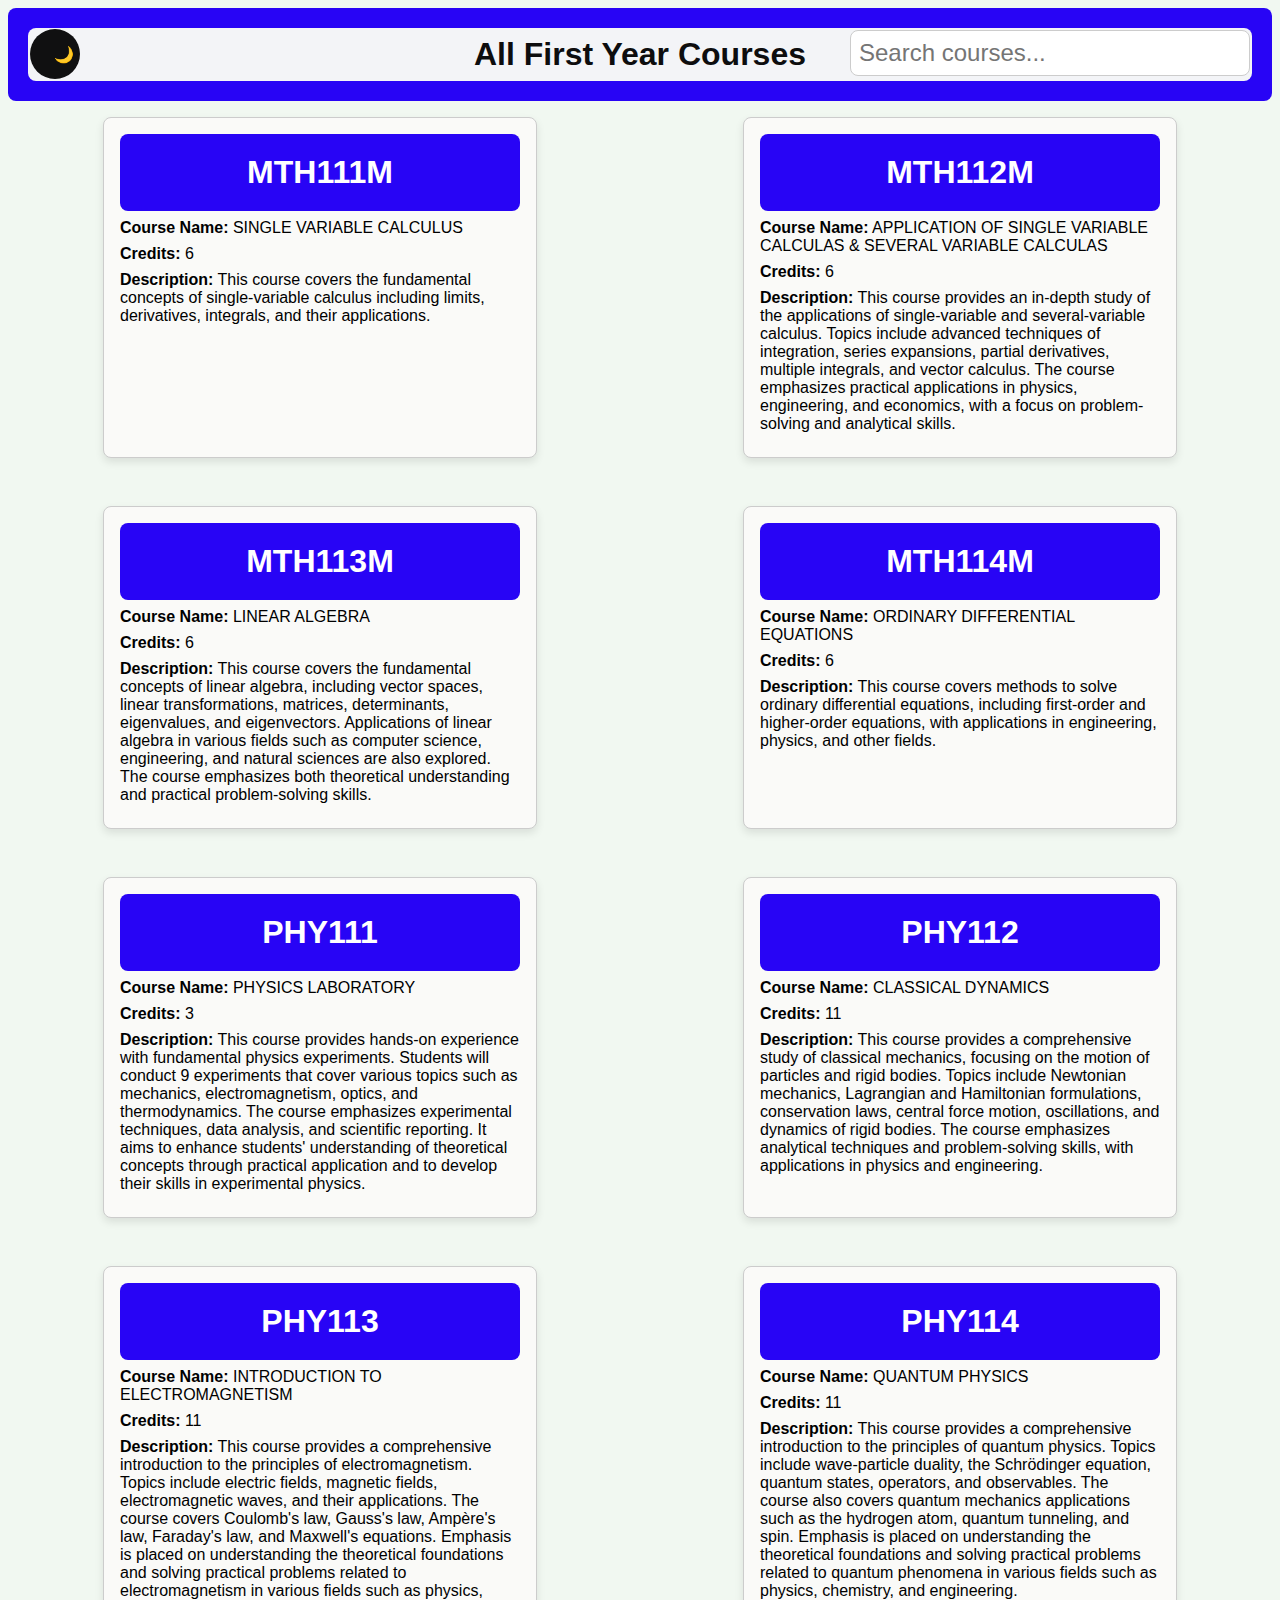
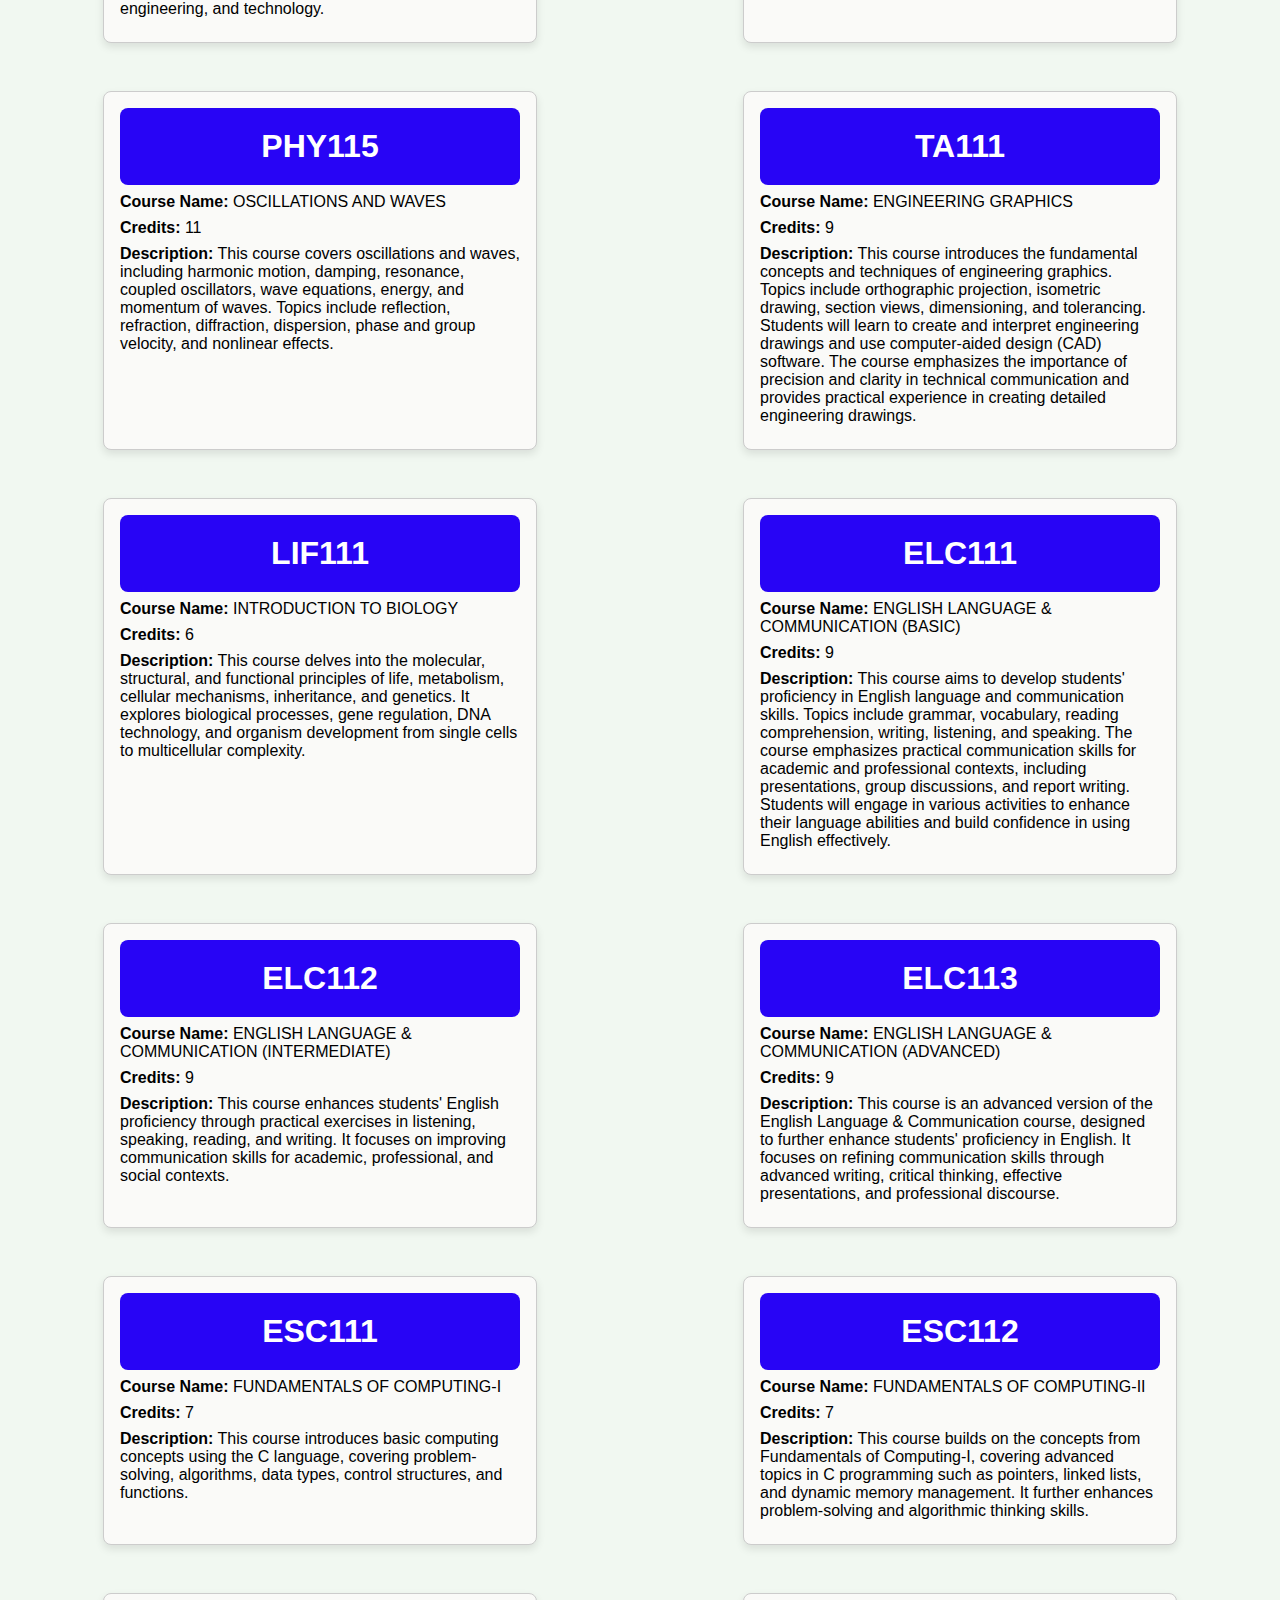
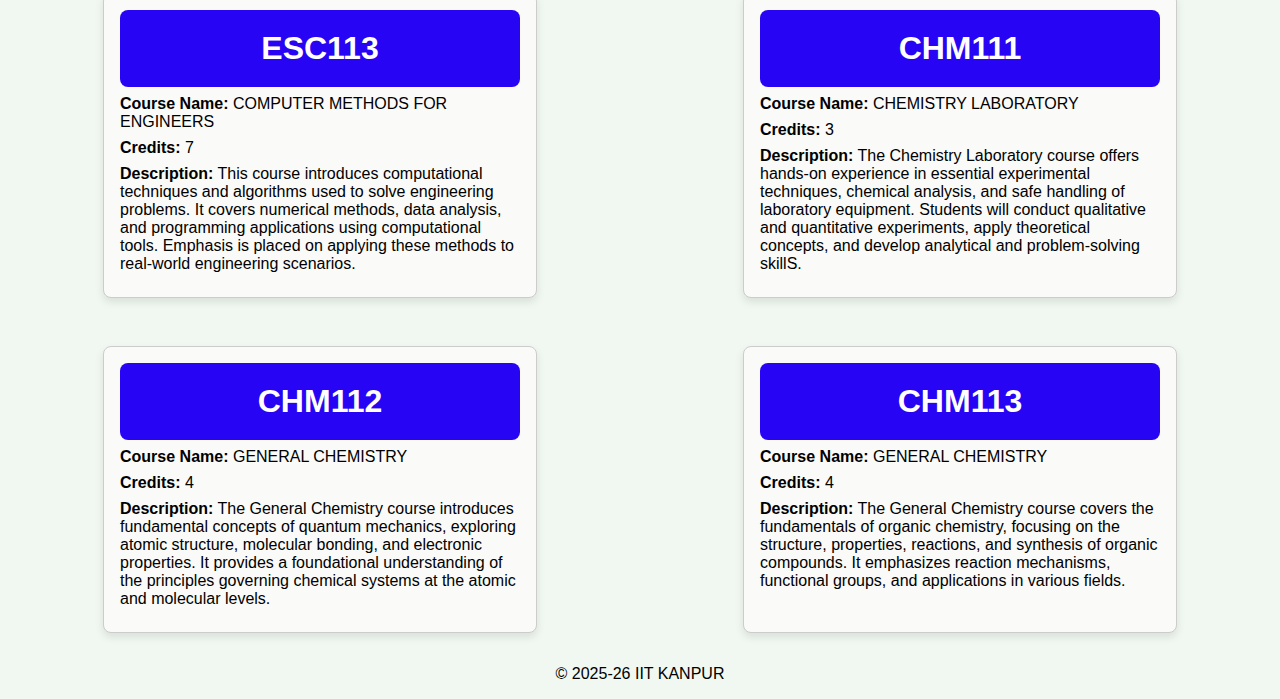
==== index.html @ 97ceb5c6 "Your commit message here" ====
<!DOCTYPE html>
<html lang="en">
<head>
    <meta charset="UTF-8">
    <meta name="viewport" content="width=device-width, initial-scale=1.0">
    <title>IIT KANPUR Course Webpage Y24</title>
    <link rel="stylesheet" href="style.css">
    <script defer src="script.js"></script>
</head>
<body>
    
    <header id="head">
        
        <h1 id="z">
            <button id="darkModeToggle">🌙 </button>
           

<script>
  const toggleButton = document.getElementById('darkModeToggle');
  toggleButton.addEventListener('click', () => {
    document.body.classList.toggle('dark-mode');
    toggleButton.textContent = document.body.classList.contains('dark-mode') 
      ? '☀️ ' 
      : '🌙 ';
  });

  function filterCards() {
  const query = document.getElementById('searchBar').value.toLowerCase();
  const cards = document.querySelectorAll('.card');
  
  cards.forEach(card => {
    const text = card.textContent.toLowerCase();
    card.style.display = text.includes(query) ? 'block' : 'none';
  });
}
</script>

            
            <strong>All First Year Courses</strong> </h1>
        
    </header>
    
     <div class="course">  
        <input type="text" id="searchBar" placeholder="Search courses..." onkeyup="filterCards()" />
         <div class="card"> 
          <!-- <a  href="#" onclick="loadCourse('MTH111M')"> -->
            <a href="mth111.html" class="card-course" >
                <header>
                    <h1>MTH111M</h1>
                </header>
            <p> <strong>Course Name:</strong> SINGLE VARIABLE CALCULUS</p>
            <p>  <strong>Credits:</strong>  6</p>
        <p> <strong>Description:</strong>   This course covers the fundamental concepts of single-variable calculus including limits, derivatives, integrals, and their applications.</p>
        
    </a>   
         
                
        </div>
   
        <div class="card">  
            <a  href="course.html" class="card-course" >
                <header>
                    <h1>MTH112M</h1>
                </header>
            <p> <strong>Course Name:</strong> APPLICATION OF SINGLE VARIABLE CALCULAS & SEVERAL VARIABLE CALCULAS </p>
            <p>  <strong>Credits:</strong>  6</p>
            <p> <strong>Description:</strong> This course provides an in-depth study of the applications of single-variable and several-variable calculus. Topics include advanced techniques of integration, series expansions, partial derivatives, multiple integrals, and vector calculus. The course emphasizes practical applications in physics, engineering, and economics, with a focus on problem-solving and analytical skills.</p>
        
            </a>        
            
    </div>



    <div class="card"> 
        <a  href="course.html" class="card-course" >
            <header>
                <h1>MTH113M</h1>
            </header>
        <p> <strong>Course Name:</strong> LINEAR ALGEBRA </p>
        <p>  <strong>Credits:</strong>  6</p>
        <p> <strong>Description:</strong> This course covers the fundamental concepts of linear algebra, including vector spaces, linear transformations, matrices, determinants, eigenvalues, and eigenvectors. Applications of linear algebra in various fields such as computer science, engineering, and natural sciences are also explored. The course emphasizes both theoretical understanding and practical problem-solving skills.</p>
        </a>         
        

</div>




<div class="card">  
    <a  href="course.html" class="card-course" >
        <header>
            <h1>MTH114M</h1>
        </header>
    <p> <strong>Course Name:</strong> ORDINARY DIFFERENTIAL EQUATIONS </p>
    <p>  <strong>Credits:</strong>  6</p>
    <p> <strong>Description:</strong> This course covers methods to solve ordinary differential equations, including first-order and higher-order equations, with applications in engineering, physics, and other fields.</p>
    </a>        
    

</div>



<div class="card">  
    <a  href="course.html" class="card-course" >
        <header>
            <h1>PHY111</h1>
        </header>
    <p> <strong>Course Name:</strong> PHYSICS LABORATORY</p>
    <p>  <strong>Credits:</strong>  3</p>
    <p> <strong>Description:</strong> This course provides hands-on experience with fundamental physics experiments. Students will conduct 9 experiments that cover various topics such as mechanics, electromagnetism, optics, and thermodynamics. The course emphasizes experimental techniques, data analysis, and scientific reporting. It aims to enhance students' understanding of theoretical concepts through practical application and to develop their skills in experimental physics.</p>
    
    </a>        
   
</div>

<div class="card"> 
    <a  href="course.html" class="card-course" >
        <header>
            <h1>PHY112</h1>
        </header>
        <p> <strong>Course Name:</strong> CLASSICAL DYNAMICS </p>
        <p>  <strong>Credits:</strong> 11</p>
        <p> <strong>Description:</strong> This course provides a comprehensive study of classical mechanics, focusing on the motion of particles and rigid bodies. Topics include Newtonian mechanics, Lagrangian and Hamiltonian formulations, conservation laws, central force motion, oscillations, and dynamics of rigid bodies. The course emphasizes analytical techniques and problem-solving skills, with applications in physics and engineering.</p>
        
    </a>         

</div>



<div class="card"> 
    <a  href="course.html" class="card-course" >
        <header>
            <h1>PHY113</h1>
        </header>
        <p> <strong>Course Name:</strong> INTRODUCTION TO ELECTROMAGNETISM </p>
        <p>  <strong>Credits:</strong> 11</p>
        <p> <strong>Description:</strong> This course provides a comprehensive introduction to the principles of electromagnetism. Topics include electric fields, magnetic fields, electromagnetic waves, and their applications. The course covers Coulomb's law, Gauss's law, Ampère's law, Faraday's law, and Maxwell's equations. Emphasis is placed on understanding the theoretical foundations and solving practical problems related to electromagnetism in various fields such as physics, engineering, and technology.</p>
        
    </a>         
   
    </div>


    <div class="card"> 
        <a  href="course.html" class="card-course" >
            <header>
                <h1>PHY114</h1>
            </header>
            <p> <strong>Course Name:</strong> QUANTUM PHYSICS</p>
            <p>  <strong>Credits:</strong> 11</p>
            <p> <strong>Description:</strong> This course provides a comprehensive introduction to the principles of quantum physics. Topics include wave-particle duality, the Schrödinger equation, quantum states, operators, and observables. The course also covers quantum mechanics applications such as the hydrogen atom, quantum tunneling, and spin. Emphasis is placed on understanding the theoretical foundations and solving practical problems related to quantum phenomena in various fields such as physics, chemistry, and engineering.</p>

        </a>         
        
        </div>

        <div class="card"> 
            <a  href="course.html" class="card-course" >
                <header>
                    <h1>PHY115</h1>
                </header>
                <p> <strong>Course Name:</strong> OSCILLATIONS AND WAVES</p>
                <p>  <strong>Credits:</strong> 11</p>
                <p> <strong>Description:</strong> This course covers oscillations and waves, including harmonic motion, damping, resonance, coupled oscillators, wave equations, energy, and momentum of waves. Topics include reflection, refraction, diffraction, dispersion, phase and group velocity, and nonlinear effects.</p>

            </a>         
            
            </div>



            <div class="card"> 
                <a  href="course.html" class="card-course" >
                    <header>
                        <h1> <strong>TA111</strong> </h1>
                    </header>
                    <p> <strong>Course Name:</strong> ENGINEERING GRAPHICS </p>
                    <p>  <strong>Credits:</strong> 9</p>
                    <p> <strong>Description:</strong> This course introduces the fundamental concepts and techniques of engineering graphics. Topics include orthographic projection, isometric drawing, section views, dimensioning, and tolerancing. Students will learn to create and interpret engineering drawings and use computer-aided design (CAD) software. The course emphasizes the importance of precision and clarity in technical communication and provides practical experience in creating detailed engineering drawings.</p>

                </a>         
                
                </div>



                <div class="card"> 
                    <a  href="course.html" class="card-course" >
                        <header>
                            <h1> <strong>LIF111</strong> </h1>
                        </header>
                        <p> <strong>Course Name:</strong> INTRODUCTION TO BIOLOGY</p>
                        <p>  <strong>Credits:</strong> 6</p>
                        <p> <strong>Description:</strong> This course delves into the molecular, structural, and functional principles of life, metabolism, cellular mechanisms, inheritance, and genetics. It explores biological processes, gene regulation, DNA technology, and organism development from single cells to multicellular complexity.</p>
                        
                    </a>         
                    
                    </div>



                    <div class="card"> 
                        <a  href="course.html" class="card-course" >
                            <header>
                                <h1> <strong>ELC111</strong> </h1>
                            </header>
                            <p> <strong>Course Name:</strong> ENGLISH LANGUAGE & COMMUNICATION (BASIC) </p>
                            <p>  <strong>Credits:</strong> 9</p>
                           
                            <p> <strong>Description:</strong> This course aims to develop students' proficiency in English language and communication skills. Topics include grammar, vocabulary, reading comprehension, writing, listening, and speaking. The course emphasizes practical communication skills for academic and professional contexts, including presentations, group discussions, and report writing. Students will engage in various activities to enhance their language abilities and build confidence in using English effectively.</p>

                        </a>         

                        </div>



                        <div class="card">  
                            <a  href="course.html" class="card-course" >
                                <header>
                                    <h1> <strong>ELC112</strong> </h1>
                                </header>
                                <p> <strong>Course Name:</strong> ENGLISH LANGUAGE & COMMUNICATION (INTERMEDIATE) </p>
                                <p>  <strong>Credits:</strong> 9</p>
                               
                                <p> <strong>Description:</strong> This course enhances students' English proficiency through practical exercises in listening, speaking, reading, and writing. It focuses on improving communication skills for academic, professional, and social contexts.</p>
                               
                            </a>        
                            
                            </div>

                            <div class="card">  
                                <a  href="course.html" class="card-course" >
                                    <header>
                                        <h1> <strong>ELC113</strong> </h1>
                                    </header>
                                    <p> <strong>Course Name:</strong> ENGLISH LANGUAGE & COMMUNICATION (ADVANCED) </p>
                                    <p>  <strong>Credits:</strong> 9</p>
                                   
                                    <p> <strong>Description:</strong> This course is an advanced version of the English Language & Communication course, designed to further enhance students' proficiency in English. It focuses on refining communication skills through advanced writing, critical thinking, effective presentations, and professional discourse. </p>

                                </a>        
                                
                                </div>


                                <div class="card">
                                    <a  href="course.html" class="card-course" >
                                        <header>
                                            <h1> <strong>ESC111</strong> </h1>
                                        </header>
                                        <p> <strong>Course Name:</strong> FUNDAMENTALS OF COMPUTING-I</p>
                                        <p>  <strong>Credits:</strong> 7</p>
                                       
                                        <p> <strong>Description:</strong> This course  introduces basic computing concepts using the C language, covering problem-solving, algorithms, data types, control structures, and functions.</p>

                                    </a>          
                                    
                                    </div>



                                    <div class="card"> 
                                        <a  href="course.html" class="card-course" >
                                            <header>
                                                <h1> <strong>ESC112</strong> </h1>
                                            </header>
                                            <p> <strong>Course Name:</strong> FUNDAMENTALS OF COMPUTING-II</p>
                                            <p>  <strong>Credits:</strong> 7</p>
                                           
                                            <p> <strong>Description:</strong> This course builds on the concepts from Fundamentals of Computing-I, covering advanced topics in C programming such as pointers, linked lists, and dynamic memory management. It further enhances problem-solving and algorithmic thinking skills. </p>
                                          
                                        </a>         
                                        
                                        </div>




                                        <div class="card"> 
                                            <a  href="course.html" class="card-course" >
                                                <header>
                                                    <h1> <strong>ESC113</strong> </h1>
                                                </header>
                                                <p> <strong>Course Name:</strong> COMPUTER METHODS FOR ENGINEERS</p>
                                                <p>  <strong>Credits:</strong> 7</p>
                                               
                                                <p> <strong>Description:</strong> This course  introduces computational techniques and algorithms used to solve engineering problems. It covers numerical methods, data analysis, and programming applications using computational tools. Emphasis is placed on applying these methods to real-world engineering scenarios.</p>

                                            </a>         
                                            
                                            </div>


                                            <div class="card">   
                                                <a  href="course.html" class="card-course" >
                                                    <header>
                                                        <h1> <strong>CHM111</strong> </h1>
                                                    </header>
                                                    <p> <strong>Course Name:</strong> CHEMISTRY LABORATORY</p>
                                                    <p>  <strong>Credits:</strong> 3</p>
                                                   
                                                    <p> <strong>Description:</strong> The Chemistry Laboratory course offers hands-on experience in essential experimental techniques, chemical analysis, and safe handling of laboratory equipment. Students will conduct qualitative and quantitative experiments, apply theoretical concepts, and develop analytical and problem-solving skillS.</p>
                                                   
                                                </a>       
                                                
                                                </div>

                                                <div class="card">
                                                    <a  href="course.html" class="card-course" >
                                                        <header>
                                                            <h1> <strong>CHM112</strong> </h1>
                                                        </header>
                                                        <p> <strong>Course Name:</strong> GENERAL CHEMISTRY</p>
                                                        <p>  <strong>Credits:</strong> 4</p>
                                                       
                                                        <p> <strong>Description:</strong> The General Chemistry course introduces fundamental concepts of quantum mechanics, exploring atomic structure, molecular bonding, and electronic properties. It provides a foundational understanding of the principles governing chemical systems at the atomic and molecular levels.</p>

                                                    </a>          

                                                    </div>


                                                    <div class="card">   
                                                        <a  href="course.html" class="card-course" >
                                                            <header>
                                                                <h1> <strong>CHM113</strong> </h1>
                                                            </header>
                                                            <p> <strong>Course Name:</strong> GENERAL CHEMISTRY</p>
                                                            <p>  <strong>Credits:</strong> 4</p>
                                                           
                                                            <p> <strong>Description:</strong> The General Chemistry course covers the fundamentals of organic chemistry, focusing on the structure, properties, reactions, and synthesis of organic compounds. It emphasizes reaction mechanisms, functional groups, and applications in various fields.</p>
                                                            
                                                        </a>       

                                                        </div>
                                                                
   
</div>
<footer>
    <p>© 2025-26 IIT KANPUR</p>
</footer>
</body>
</html>
---- style.css ----
h1 {
    color: rgb(7, 7, 249);
    text-align: center;
   
    
}
body {
    font-family: Arial, sans-serif;
    background-color: #f1f8f1;
}

.card {
    border: 1px solid #ccc;
    border-radius: 8px;
    padding: 16px;
    margin: 16px;
    box-shadow: 0 4px 8px rgba(0, 0, 0, 0.1);
    width: 400px;
    background-color: rgb(253, 253, 253);
    
}
.course{
    display: flex;
    flex-wrap: wrap; 
    gap: 16px;
    justify-content: space-around;
}



.card h2 {
    text-align: center;
    font-size: 30px;
    margin-top: 0;
}

.card p {
    margin: 8px 0;
}
.card {
    border: 1px solid #ccc;
    border-radius: 8px;
    padding: 16px;
    margin: 16px;
    box-shadow: 0 4px 8px rgba(0, 0, 0, 0.1);
    width: 400px;
    
    background-color: #fafaf8; 
    display:grid;
}
a {
    text-decoration: none;
    color: rgb(14, 16, 28);
    
    
    
}
/* #head{
    background-color: #d17b2b;
    padding: 10px;
    margin: 10px;
    border-radius: 8px;
    box-shadow: 0 4px 8px rgba(0, 0, 0, 0.1);
    
  
    align-items: center;
} */
/* #head h1{
    margin: 0;
} */
#head h1{
    color: rgb(13, 13, 13);
    text-decoration:solid;
    padding: 8px;
    border-radius: 8px;
    background-color: #f3f4f7;
    color: rgb(13, 13, 14);
}
#head h1:hover{
    background-color: #09e0f3;
    color: rgb(14, 16, 28);
}
#head h1:active{
    background-color: #e9e9f4;
    color: rgb(14, 16, 28);
}
#head h1:focus{
    background-color: #b0d12b;
    color: rgb(14, 16, 28);
}
#head h1:visited{
    background-color: #e810b2;
    color: rgb(14, 16, 28);
}


.content {
    
    padding: 2px;
    align-items: center;
    justify-content: center;
    
    flex-direction: column;
    background-color: #f3f4f7;
    border-radius: 8px;
    box-shadow: 0 4px 8px rgba(0, 0, 0, 0.1);
    width: 650px;
    
   
    padding:20px;
    display: grid;
    text-align: center;
    color: rgb(22, 23, 23);
   
   
    height: 650px;
    
    
}
/* a{
    font-size: xx-large;
} */

#mth111-lnotes{
background-color: #f3f4f7;
display: grid;
padding:50px;
}

.class-notes{
    display: grid;
    gap:15px;
    
    
    justify-content: center;
    align-items: center;
    
    background-color: #f3f4f7;
    border-radius: 8px;
    box-shadow: 0 4px 8px rgba(0, 0, 0, 0.1);
    width: 650px;
    
    text-align: center;
    color: rgb(14, 16, 28);
    
}

        
        #mth111-lnotes {
            width: 80%;
            max-width: 300%;
        }
        table {
            width: 100%;
            border-collapse: collapse;
            margin-top: 20px;
            background-color: #fff;
            box-shadow: 0 4px 8px rgba(0,0,0,0.1);
        }
        th, td {
            border: 1px solid #ddd;
            padding: 12px;
            text-align: left;
        }
        th {
            background-color: #007bff;
            color: white;
        }
        /* a {
            text-decoration: none;
            color: #007bff;
            font-weight: bold;
        }
        a:hover {
            color: #0056b3;
        } */
        header {
            background-color: #2804f5; /* Dark blue background for header */
            color: #ffffff; /* White text color */
            padding: 20px;
            text-align: center;
            border-radius: 8px;
        }
        
        h1 {
            margin: 0;
            font-size: 2em;
            color: #ffffff;
        }
        
    #y{
        color: rgb(13, 13, 13);
    }
    #searchBar {
        margin-bottom: 20px;
        
        width: 100%;
        max-width: 400px;
        border: 1px solid #ccc;
        border-radius: 8px;
        font-size: 16px;
       font-size: x-large;
        padding: 8px;
        box-sizing: border-box;
        color: rgb(13, 13, 13);
        align-self: flex-end;
       position: absolute;
         top: 30px;
        right: 30px;
      }
    #darkModeToggle {
        background-color: #101011;
        color: #fff;
        border: none;
        padding: 12px 24px;
        font-size: 16px;
        /* border-radius: 30px; */
        cursor: pointer;
        outline: none;
        transition: background-color 0.3s, transform 0.2s;
      }
      
      #darkModeToggle:hover {
        background-color: #101011;
        transform: scale(1.05);
      }
      
      /* Dark Mode Styles */
      .dark-mode {
        background-color: #121212;
        color: #ffffff;
      }
      
      .dark-mode a {
        color: #121313;
      }
      
      .dark-mode #darkModeToggle {
        background-color: #ff9800;
        color: #000;
      }
      
      .dark-mode #darkModeToggle:hover {
        background-color: #e68900;
      }
      button{
        position: absolute;
        top: 29px;
        left: 30px;
        width:170px;
        border-radius: 50%;
        width:50px;
        height:50px;
        
      }




      footer {
        align-items: center;
        text-align: center;
      }
      #z{
        align-items: center;
      }
      .card-course{
        color:#000;
      }
      a {
        color: #0011ff;
      }























      
      
      

@media (max-width: 900px) {
    .card {
      width: 45%; 
    }
  }
  
  
  @media (max-width: 600px) {
    .card {
        width: 90%; 
    }
}
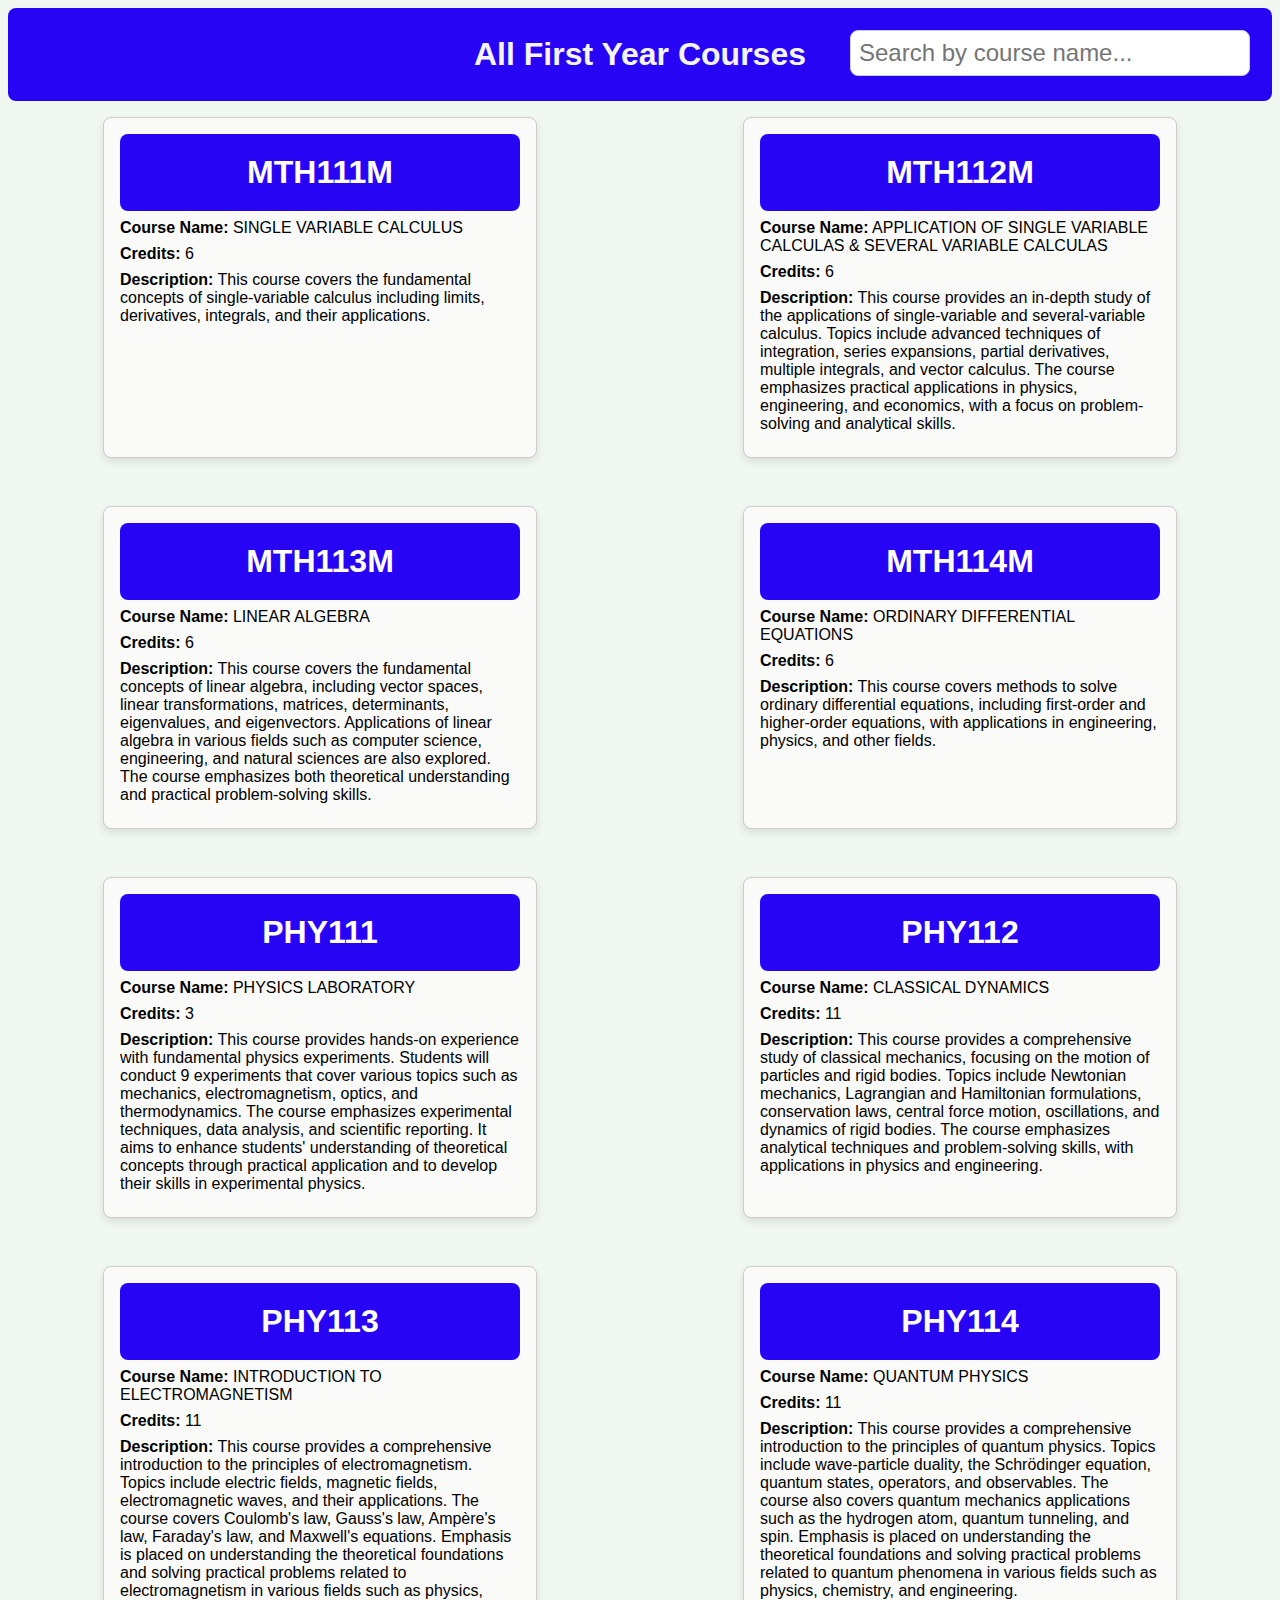
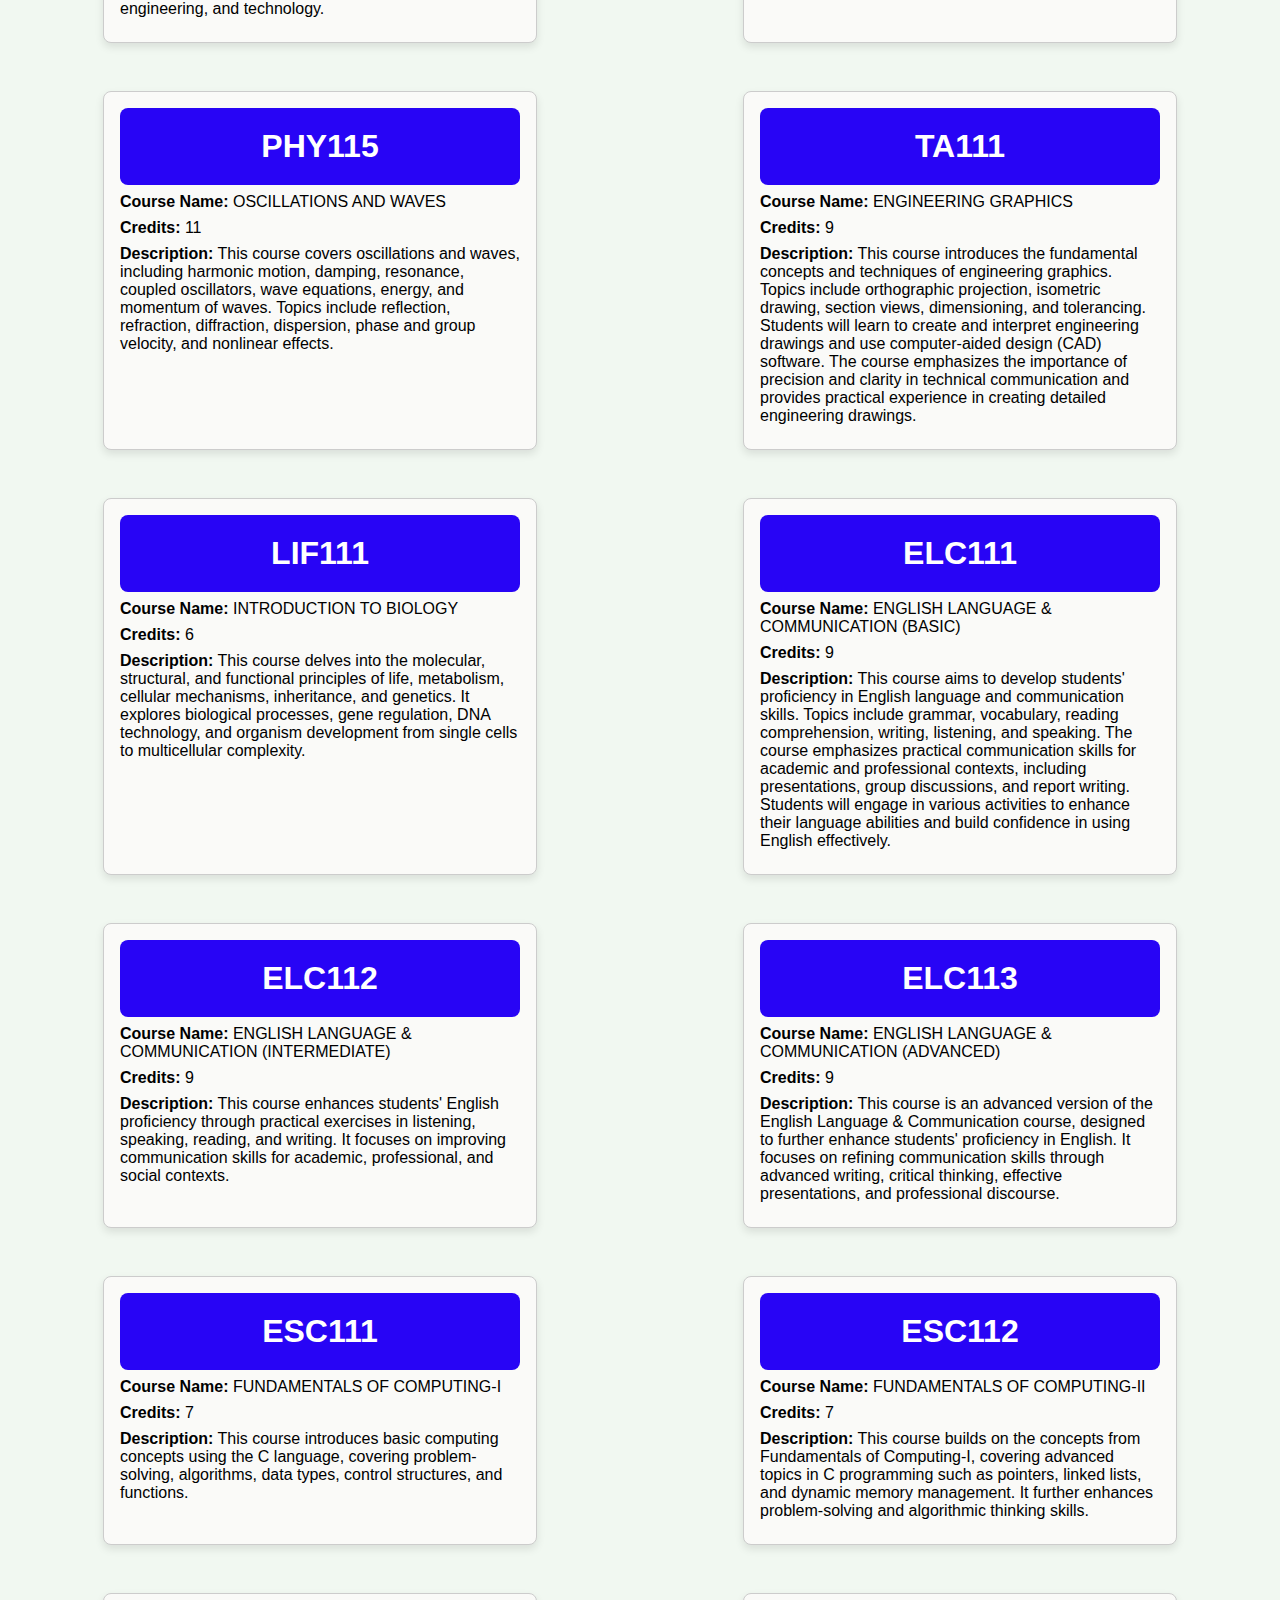
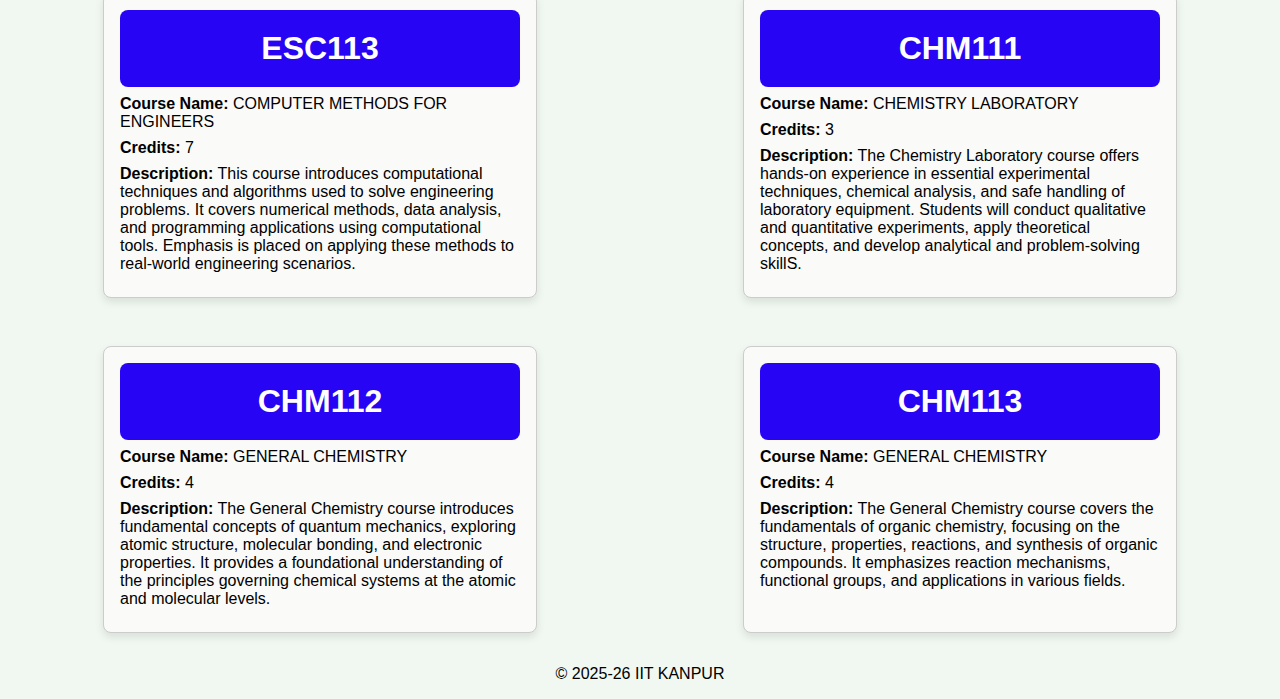
==== commit 75ab27ac: "Add responsive course styles" ====
--- a/index.html
+++ b/index.html
@@ -13,27 +13,14 @@
         
         <h1 id="z">
             <button id="darkModeToggle">🌙 </button>
+            <input
+    type="text"
+    id="searchBar"
+    placeholder="Search by course name..."
+    onkeyup="filterCards()"
+  />
            
 
-<script>
-  const toggleButton = document.getElementById('darkModeToggle');
-  toggleButton.addEventListener('click', () => {
-    document.body.classList.toggle('dark-mode');
-    toggleButton.textContent = document.body.classList.contains('dark-mode') 
-      ? '☀️ ' 
-      : '🌙 ';
-  });
-
-  function filterCards() {
-  const query = document.getElementById('searchBar').value.toLowerCase();
-  const cards = document.querySelectorAll('.card');
-  
-  cards.forEach(card => {
-    const text = card.textContent.toLowerCase();
-    card.style.display = text.includes(query) ? 'block' : 'none';
-  });
-}
-</script>
 
             
             <strong>All First Year Courses</strong> </h1>
@@ -41,9 +28,9 @@
     </header>
     
      <div class="course">  
-        <input type="text" id="searchBar" placeholder="Search courses..." onkeyup="filterCards()" />
+        <!-- <input type="text" id="searchBar" placeholder="Search courses..." onkeyup="filterCards()" /> -->
          <div class="card"> 
-          <!-- <a  href="#" onclick="loadCourse('MTH111M')"> -->
+          
             <a href="mth111.html" class="card-course" >
                 <header>
                     <h1>MTH111M</h1>
@@ -85,9 +72,6 @@
 
 </div>
 
-
-
-
 <div class="card">  
     <a  href="course.html" class="card-course" >
         <header>
@@ -344,6 +328,27 @@
 <footer>
     <p>© 2025-26 IIT KANPUR</p>
 </footer>
+
+<script>
+    const toggleButton = document.getElementById('darkModeToggle');
+    toggleButton.addEventListener('click', () => {
+      document.body.classList.toggle('dark-mode');
+      toggleButton.textContent = document.body.classList.contains('dark-mode') 
+        ? '☀️ ' 
+        : '🌙 ';
+    });
+  
+    function filterCards() {
+    const query = document.getElementById('searchBar').value.toLowerCase();
+    const cards = document.querySelectorAll('.card');
+    
+    cards.forEach(card => {
+      const text = card.textContent.toLowerCase();
+      card.style.display = text.includes(query) ? 'block' : 'none';
+    });
+  }
+  </script>
+  
 </body>
 </html>
 
--- a/style.css
+++ b/style.css
@@ -53,8 +53,24 @@
     color: rgb(14, 16, 28);
     
     
-    
-}
+  
+    
+
+}
+
+
+
+header {
+    background-color: #2804f5;
+    color: #ffffff;
+    padding: 20px;
+    text-align: center;
+    border-radius: 8px;
+  }
+
+
+
+
 /* #head{
     background-color: #d17b2b;
     padding: 10px;
@@ -73,24 +89,24 @@
     text-decoration:solid;
     padding: 8px;
     border-radius: 8px;
-    background-color: #f3f4f7;
-    color: rgb(13, 13, 14);
+    background-color: #2804f5;
+    color: rgb(244, 244, 247);
 }
 #head h1:hover{
-    background-color: #09e0f3;
-    color: rgb(14, 16, 28);
+    background-color: #2804f5;
+    color: rgb(245, 246, 248);
 }
 #head h1:active{
-    background-color: #e9e9f4;
-    color: rgb(14, 16, 28);
+    background-color: #2804f5;
+    color: rgb(248, 249, 250);
 }
 #head h1:focus{
     background-color: #b0d12b;
-    color: rgb(14, 16, 28);
+    color: rgb(241, 242, 244);
 }
 #head h1:visited{
     background-color: #e810b2;
-    color: rgb(14, 16, 28);
+    color: rgb(242, 243, 247);
 }
 
 
@@ -146,16 +162,13 @@
 }
 
         
-        #mth111-lnotes {
-            width: 80%;
-            max-width: 300%;
-        }
+       
         table {
-            width: 100%;
+            /* width: 100%; */
             border-collapse: collapse;
-            margin-top: 20px;
+            margin-top: 10px;
             background-color: #fff;
-            box-shadow: 0 4px 8px rgba(0,0,0,0.1);
+            box-shadow: 0 4px 8px rgba(0,0,0,1);
         }
         th, td {
             border: 1px solid #ddd;
@@ -175,8 +188,8 @@
             color: #0056b3;
         } */
         header {
-            background-color: #2804f5; /* Dark blue background for header */
-            color: #ffffff; /* White text color */
+            background-color: #2804f5; 
+            color: #0a0ef5; 
             padding: 20px;
             text-align: center;
             border-radius: 8px;
@@ -186,13 +199,14 @@
             margin: 0;
             font-size: 2em;
             color: #ffffff;
+            background-color: #2804f5;
         }
         
     #y{
-        color: rgb(13, 13, 13);
+        color: rgb(247, 243, 243);
     }
     #searchBar {
-        margin-bottom: 20px;
+        
         
         width: 100%;
         max-width: 400px;
@@ -216,12 +230,12 @@
         font-size: 16px;
         /* border-radius: 30px; */
         cursor: pointer;
-        outline: none;
+        
         transition: background-color 0.3s, transform 0.2s;
       }
       
       #darkModeToggle:hover {
-        background-color: #101011;
+        background-color: #333;
         transform: scale(1.05);
       }
       
@@ -233,6 +247,7 @@
       
       .dark-mode a {
         color: #121313;
+        color: #ffcc00;
       }
       
       .dark-mode #darkModeToggle {
@@ -245,8 +260,8 @@
       }
       button{
         position: absolute;
-        top: 29px;
-        left: 30px;
+        top: 750px;
+        left: 1450px;
         width:170px;
         border-radius: 50%;
         width:50px;
@@ -286,8 +301,15 @@
 
 
 
-
-
+      #mth111-lnotes {
+        width: 42%;
+      
+    }
+    .class-notes {
+        
+        padding:0px;
+      
+    }
 
 
 
@@ -299,15 +321,23 @@
 
 @media (max-width: 900px) {
     .card {
-      width: 45%; 
+      /* width: 45%;  */
+      width: calc(50% - 40px);
     }
   }
   
   
   @media (max-width: 600px) {
     .card {
-        width: 90%; 
-    }
-}
-
-
+       
+        width: calc(100% - 40px); 
+    }
+}
+#searchBar {
+    width: 90%;
+  }
+  #darkModeToggle {
+    padding: 10px 20px;
+  }
+
+
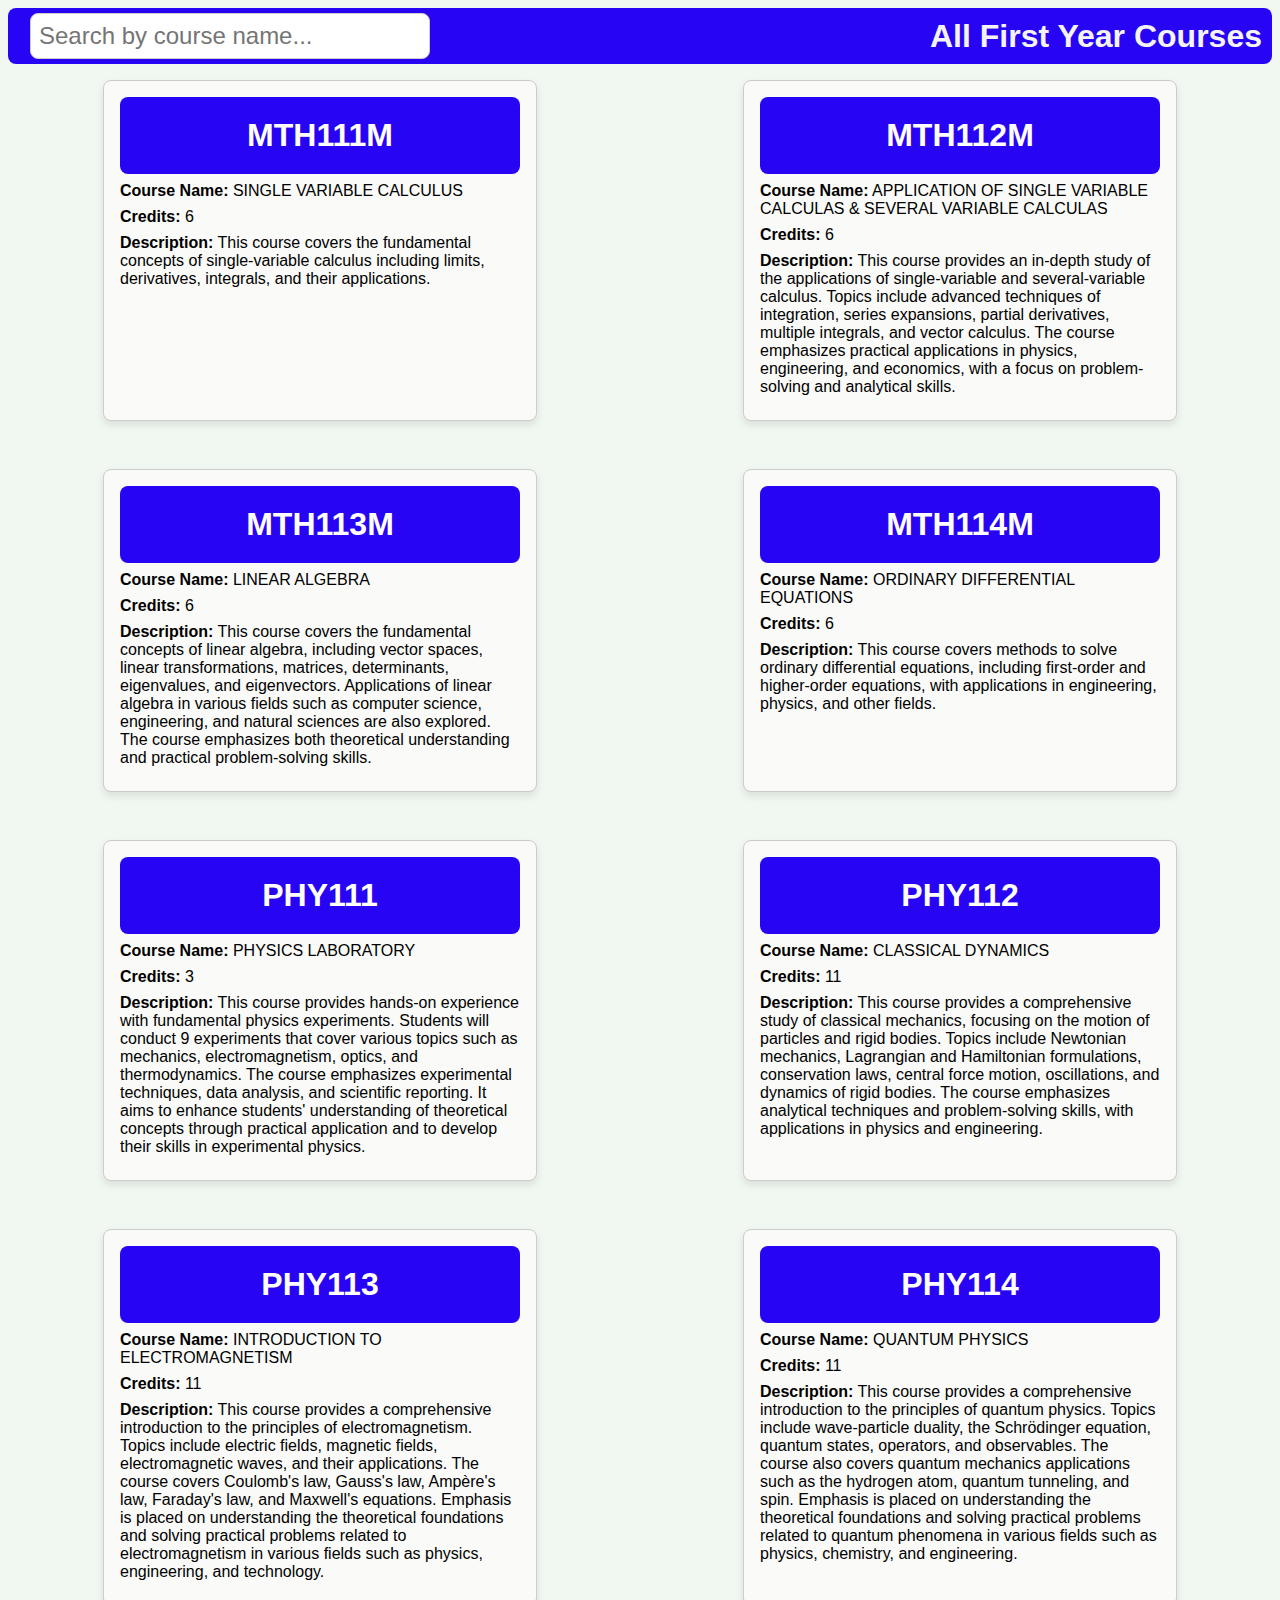
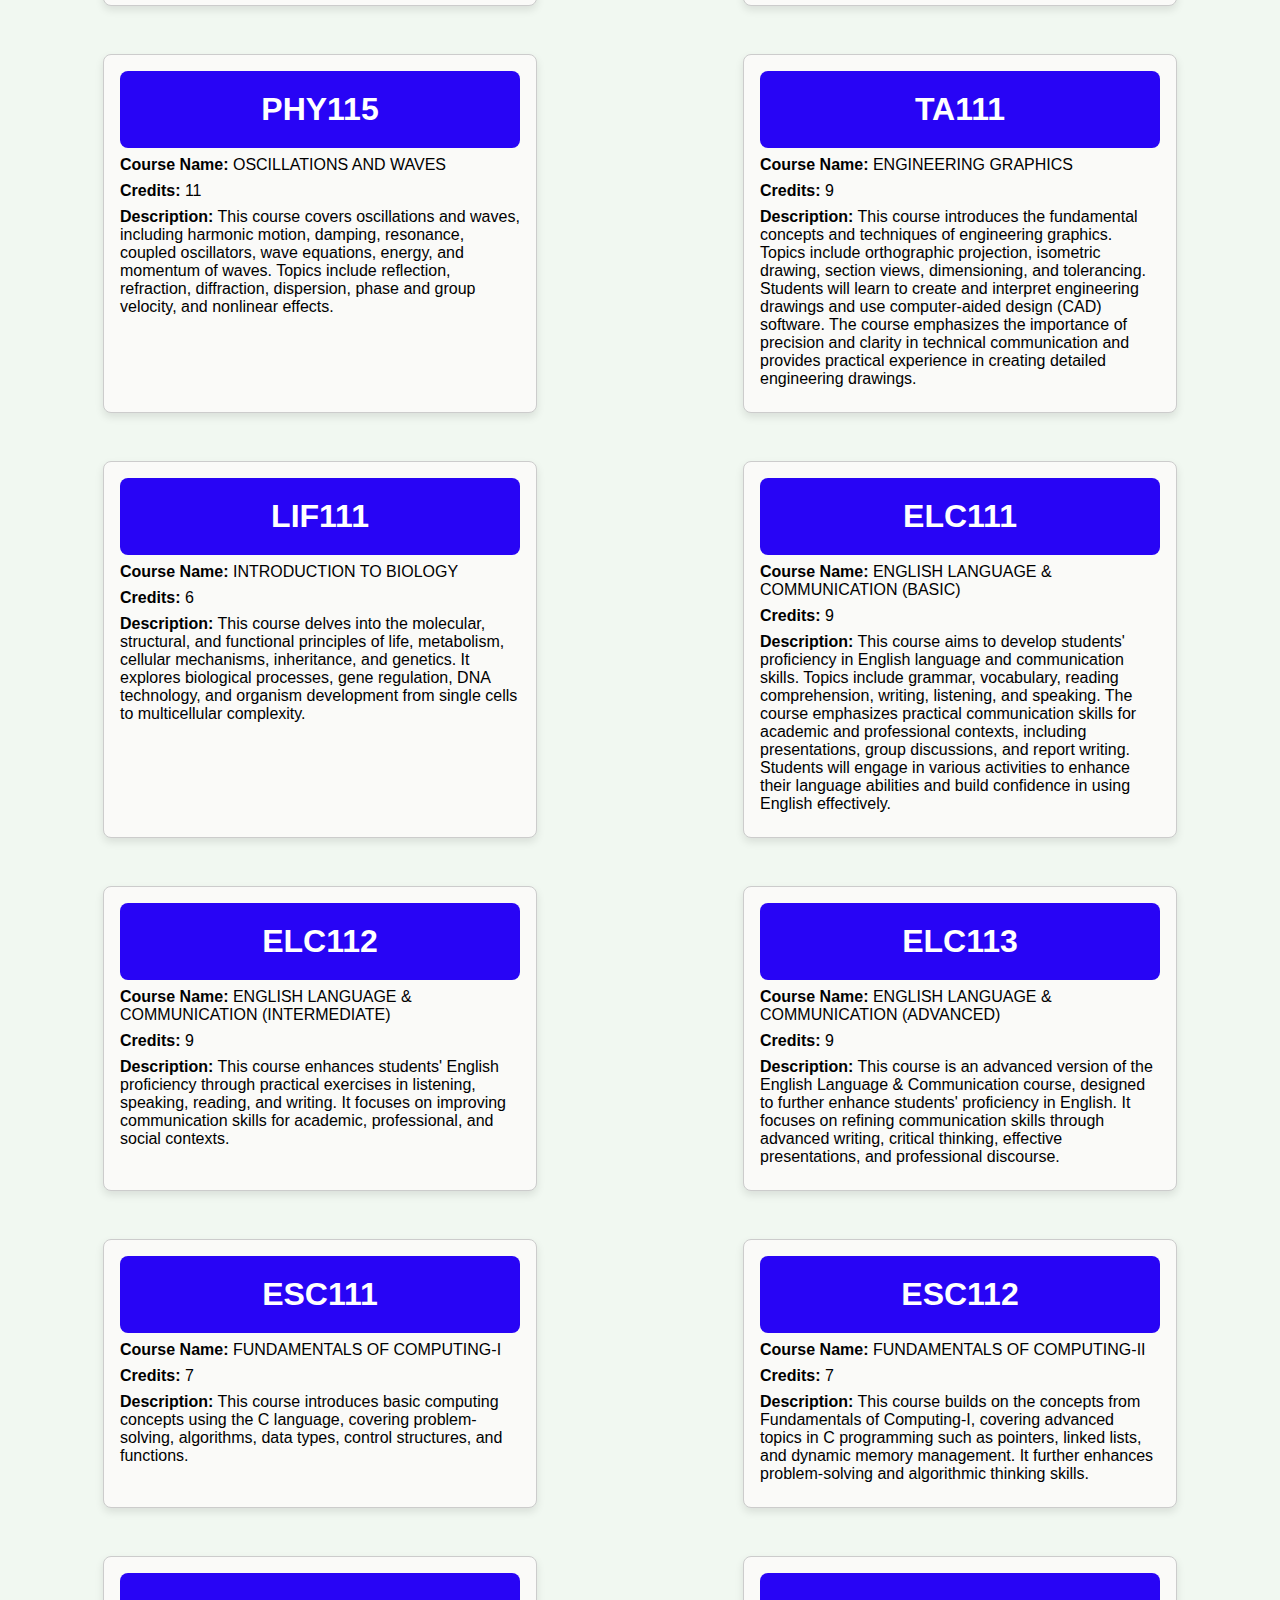
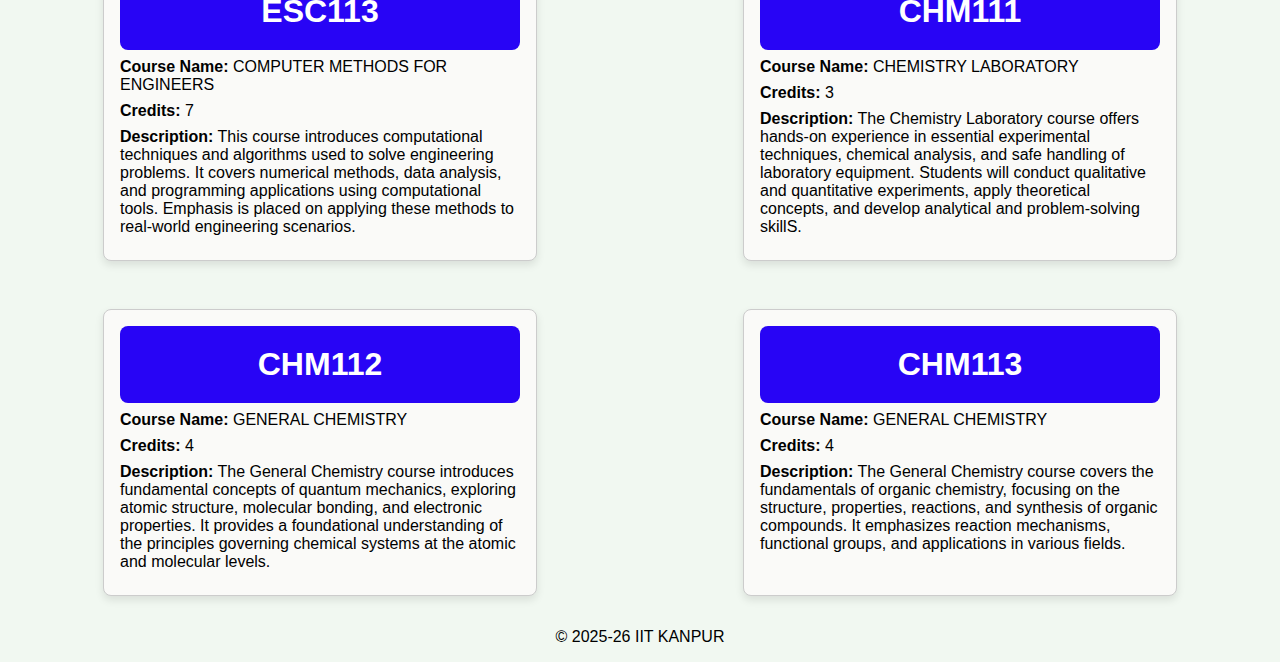
==== commit 11e586a0: "Your commit message" ====
--- a/index.html
+++ b/index.html
@@ -18,12 +18,12 @@
     id="searchBar"
     placeholder="Search by course name..."
     onkeyup="filterCards()"
-  />
+  /></h1>
            
 
-
+  <h1 id="head1"> <strong>All First Year Courses</strong> </h1>
             
-            <strong>All First Year Courses</strong> </h1>
+          
         
     </header>
     
--- a/style.css
+++ b/style.css
@@ -66,6 +66,7 @@
     padding: 20px;
     text-align: center;
     border-radius: 8px;
+   align-items: center;
   }
 
 
@@ -130,6 +131,7 @@
    
    
     height: 650px;
+    margin-top: 500px;
     
     
 }
@@ -218,9 +220,9 @@
         box-sizing: border-box;
         color: rgb(13, 13, 13);
         align-self: flex-end;
-       position: absolute;
-         top: 30px;
-        right: 30px;
+       position: fixed;
+         top: 13px;
+        left: 30px;
       }
     #darkModeToggle {
         background-color: #101011;
@@ -247,27 +249,37 @@
       
       .dark-mode a {
         color: #121313;
-        color: #ffcc00;
+        
       }
       
       .dark-mode #darkModeToggle {
-        background-color: #ff9800;
+        background-color: #f7f6f3;
         color: #000;
       }
       
       .dark-mode #darkModeToggle:hover {
-        background-color: #e68900;
+        background-color: #f9f7f3;
       }
       button{
-        position: absolute;
+        position: fixed;
         top: 750px;
         left: 1450px;
         width:170px;
         border-radius: 50%;
         width:50px;
         height:50px;
-        
-      }
+        position: fixed;
+        bottom: 20px;
+        right: 20px;
+          cursor: pointer;
+          box-shadow:0 4px 8px rgba(0, 0, 0, 0.2);
+          position: fixed;
+          bottom: 20px;
+          right: 20px;
+      }
+button:hover{
+    background-color:black;
+}
 
 
 
@@ -315,7 +327,11 @@
 
 
 
-      
+     #head1{
+      position : absolute;
+      top: 10px;
+      right:10px;
+     }
       
       
 
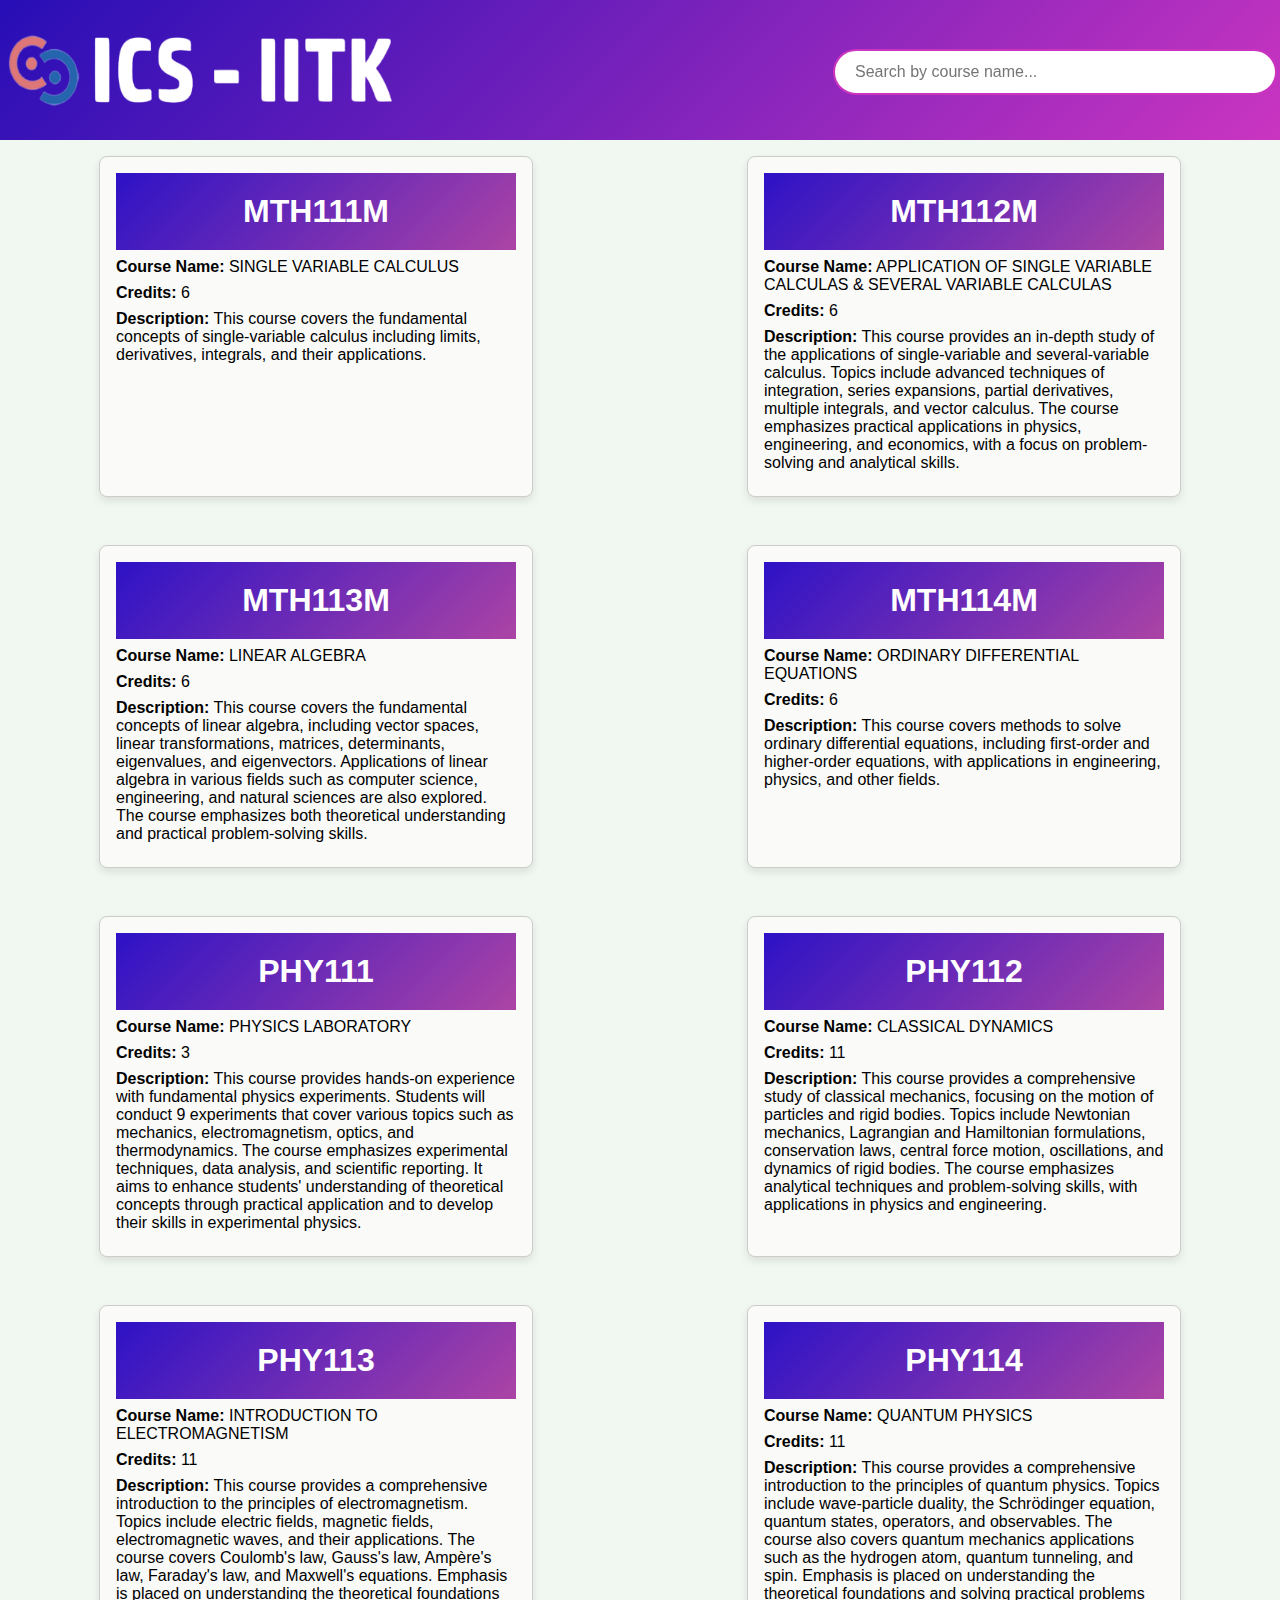
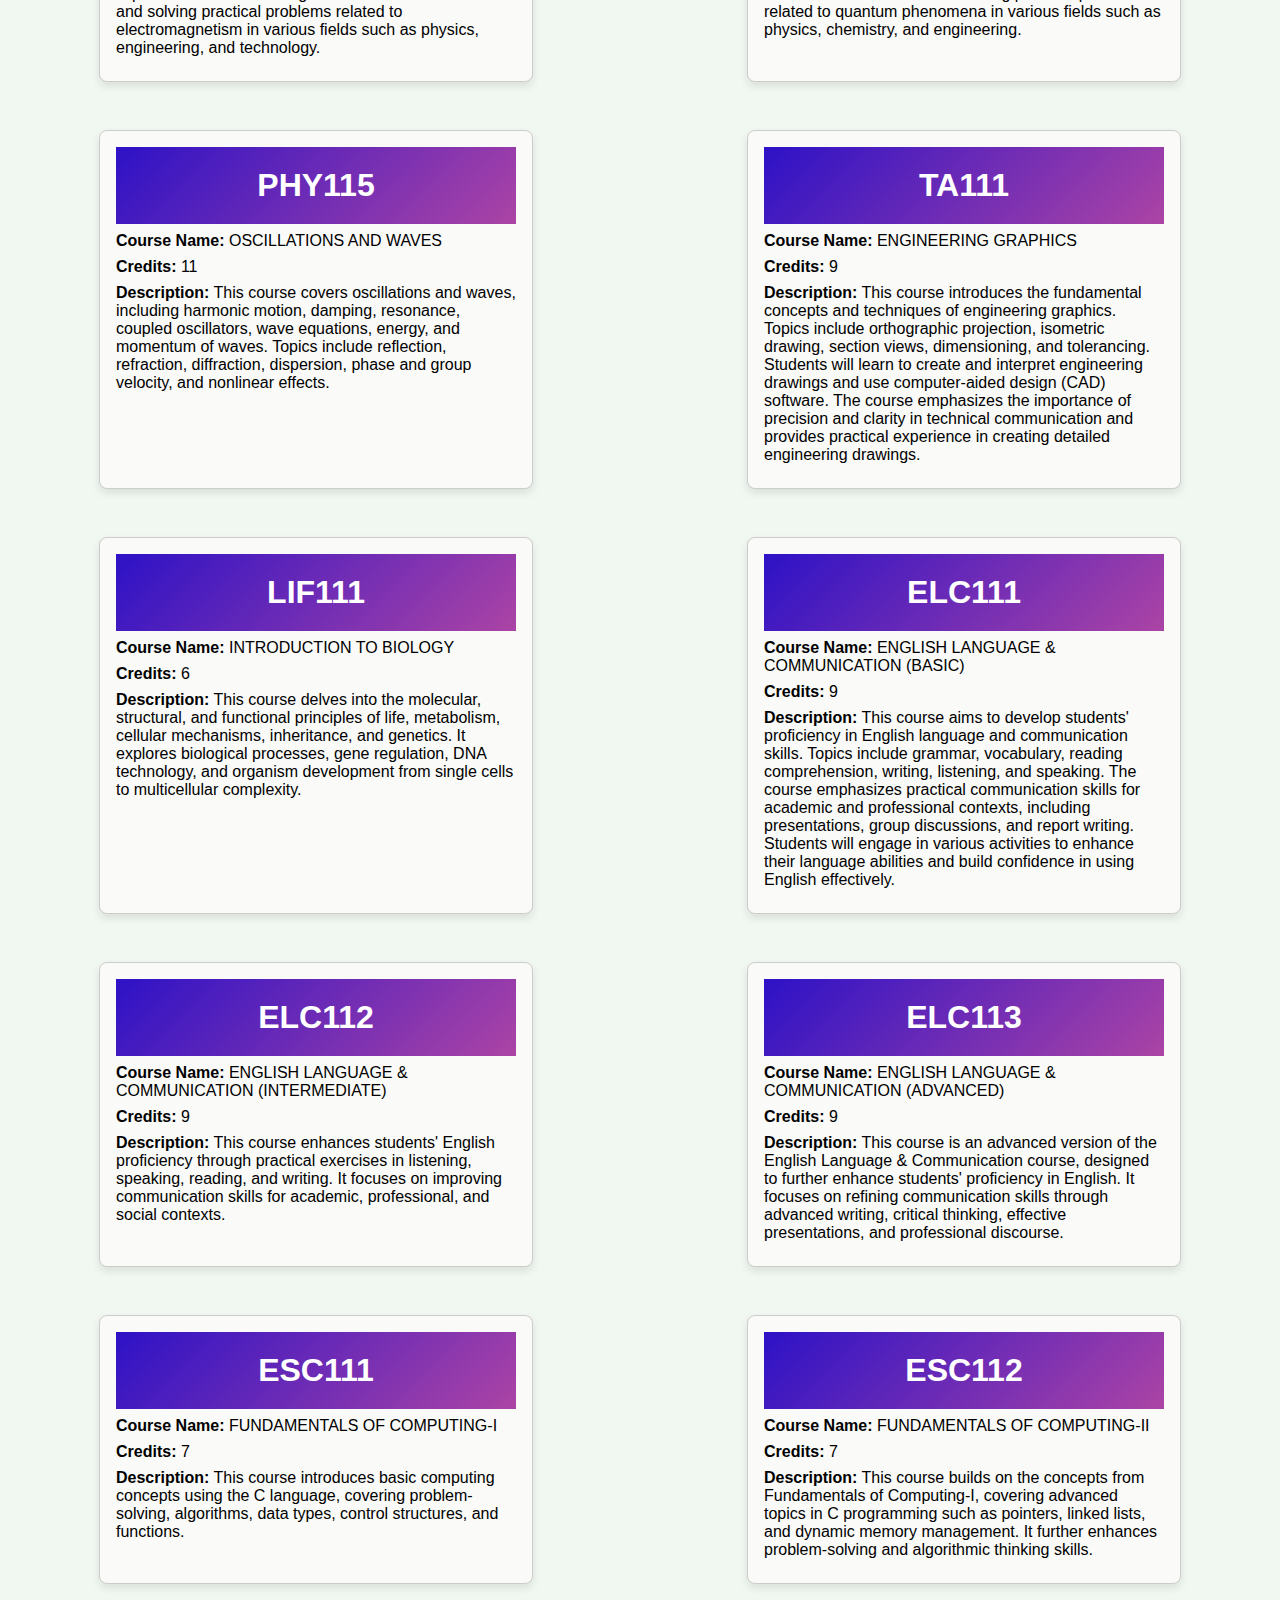
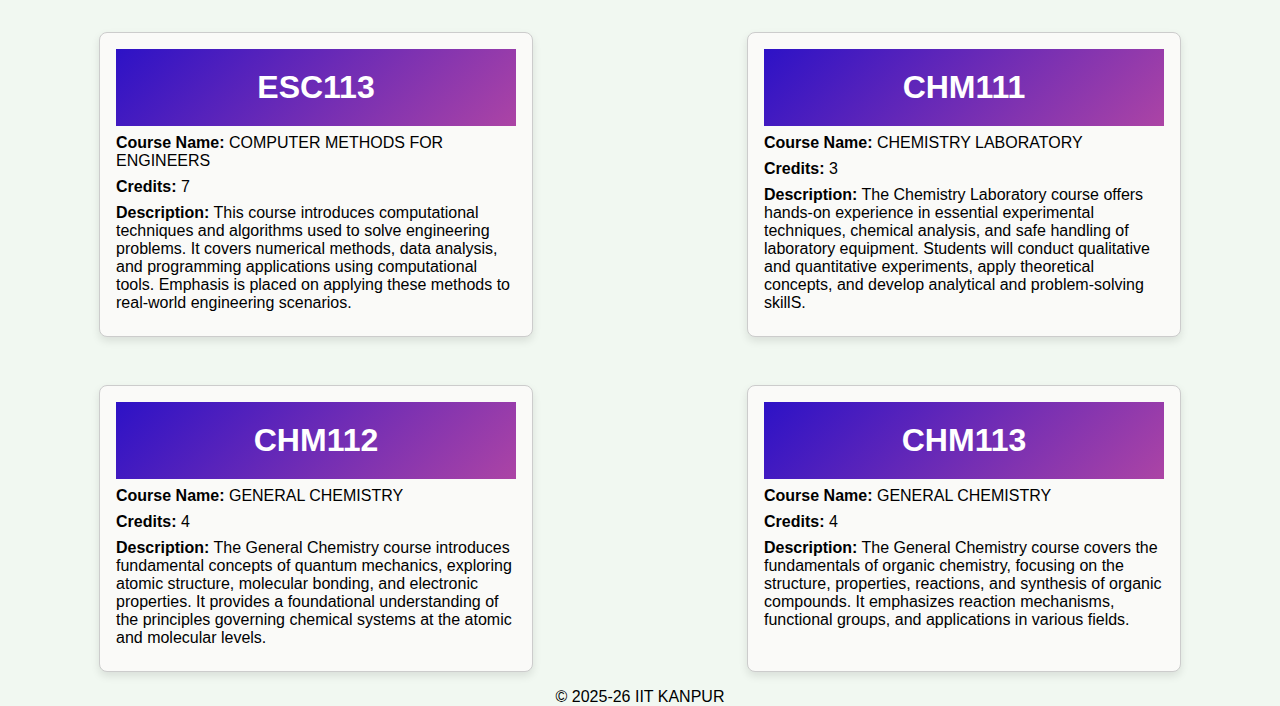
==== commit 38f73b21: "new styles added" ====
--- a/index.html
+++ b/index.html
@@ -10,7 +10,7 @@
 <body>
     
     <header id="head">
-        
+        <img src="logo.jpg" alt="IIT Kanpur Logo" id="logo">
         <h1 id="z">
             <button id="darkModeToggle">🌙 </button>
             <input
@@ -21,7 +21,7 @@
   /></h1>
            
 
-  <h1 id="head1"> <strong>All First Year Courses</strong> </h1>
+  <!-- <h1 id="head1"> <strong>All First Year Courses</strong> </h1> -->
             
           
         
--- a/style.css
+++ b/style.css
@@ -1,5 +1,12 @@
+*{
+    margin:0px;
+    padding:0px;
+}
+
+
 h1 {
-    color: rgb(7, 7, 249);
+    /* color: rgb(7, 7, 249); */
+    color:#e30c0c;
     text-align: center;
    
     
@@ -61,11 +68,11 @@
 
 
 header {
-    background-color: #2804f5;
+    
     color: #ffffff;
-    padding: 20px;
+   
     text-align: center;
-    border-radius: 8px;
+    
    align-items: center;
   }
 
@@ -90,23 +97,23 @@
     text-decoration:solid;
     padding: 8px;
     border-radius: 8px;
-    background-color: #2804f5;
+    
     color: rgb(244, 244, 247);
 }
 #head h1:hover{
-    background-color: #2804f5;
+   
     color: rgb(245, 246, 248);
 }
 #head h1:active{
-    background-color: #2804f5;
+    
     color: rgb(248, 249, 250);
 }
 #head h1:focus{
-    background-color: #b0d12b;
+  
     color: rgb(241, 242, 244);
 }
 #head h1:visited{
-    background-color: #e810b2;
+   
     color: rgb(242, 243, 247);
 }
 
@@ -190,9 +197,9 @@
             color: #0056b3;
         } */
         header {
-            background-color: #2804f5; 
+             
             color: #0a0ef5; 
-            padding: 20px;
+            
             text-align: center;
             border-radius: 8px;
         }
@@ -201,19 +208,19 @@
             margin: 0;
             font-size: 2em;
             color: #ffffff;
-            background-color: #2804f5;
+           
         }
         
     #y{
         color: rgb(247, 243, 243);
     }
-    #searchBar {
+    /* #searchBar {
         
         
         width: 100%;
-        max-width: 400px;
+        max-width: 350px;
         border: 1px solid #ccc;
-        border-radius: 8px;
+        border-radius: 10px;
         font-size: 16px;
        font-size: x-large;
         padding: 8px;
@@ -221,9 +228,9 @@
         color: rgb(13, 13, 13);
         align-self: flex-end;
        position: fixed;
-         top: 13px;
-        left: 30px;
-      }
+         top: 49px;
+        right: 3px;
+      } */
     #darkModeToggle {
         background-color: #101011;
         color: #fff;
@@ -294,9 +301,7 @@
       .card-course{
         color:#000;
       }
-      a {
-        color: #0011ff;
-      }
+     
 
 
 
@@ -333,7 +338,82 @@
       right:10px;
      }
       
-      
+      #logo{
+        width:400px;
+        height:100px;
+        position:absolute ;
+       left:0px;
+        
+      }
+
+      header{
+        background: linear-gradient(135deg, #2d12c6 , #ac44a5); 
+        padding:20px;
+        margin:0px;
+        border-radius: 0px;
+       
+      }
+      #head{
+        background: linear-gradient(135deg, #270eb6 , #ca35c0); 
+        padding:20px;
+        margin:0px;
+        border-radius: 0px;
+        height:100px;
+
+      }
+
+
+
+      #searchBar {
+        width: 100%;
+        max-width: 400px;
+        padding: 12px 20px;
+        font-size: 16px;
+        border: 2px solid #ca35c0;
+        border-radius: 25px;
+        outline: none;
+        background: linear-gradient(135deg, white);
+        transition: all 0.3s ease-in-out;
+        color:white;
+        position: fixed;
+         top: 49px;
+        right: 3px;
+      }
+      
+      #searchBar:hover {
+        background: linear-gradient(135deg, rgb(80, 62, 170), rgba(202, 53, 192, 1));
+        box-shadow: 0 8px 16px rgba(202, 53, 192, 0.2);
+      }
+      
+      #searchBar:focus {
+        border-color: #270eb6;
+        background: #fff;
+        box-shadow: 0 8px 24px rgba(202, 53, 192, 0.4);
+      }
+      
+      @keyframes fadeInUp {
+        from {
+          opacity: 0;
+          transform: translateY(20px);
+        }
+        to {
+          opacity: 1;
+          transform: translateY(0);
+        }
+      }
+      
+      #searchBar {
+        animation: fadeInUp 0.6s ease-out;
+      }
+      
+
+
+
+
+
+
+
+
 
 @media (max-width: 900px) {
     .card {
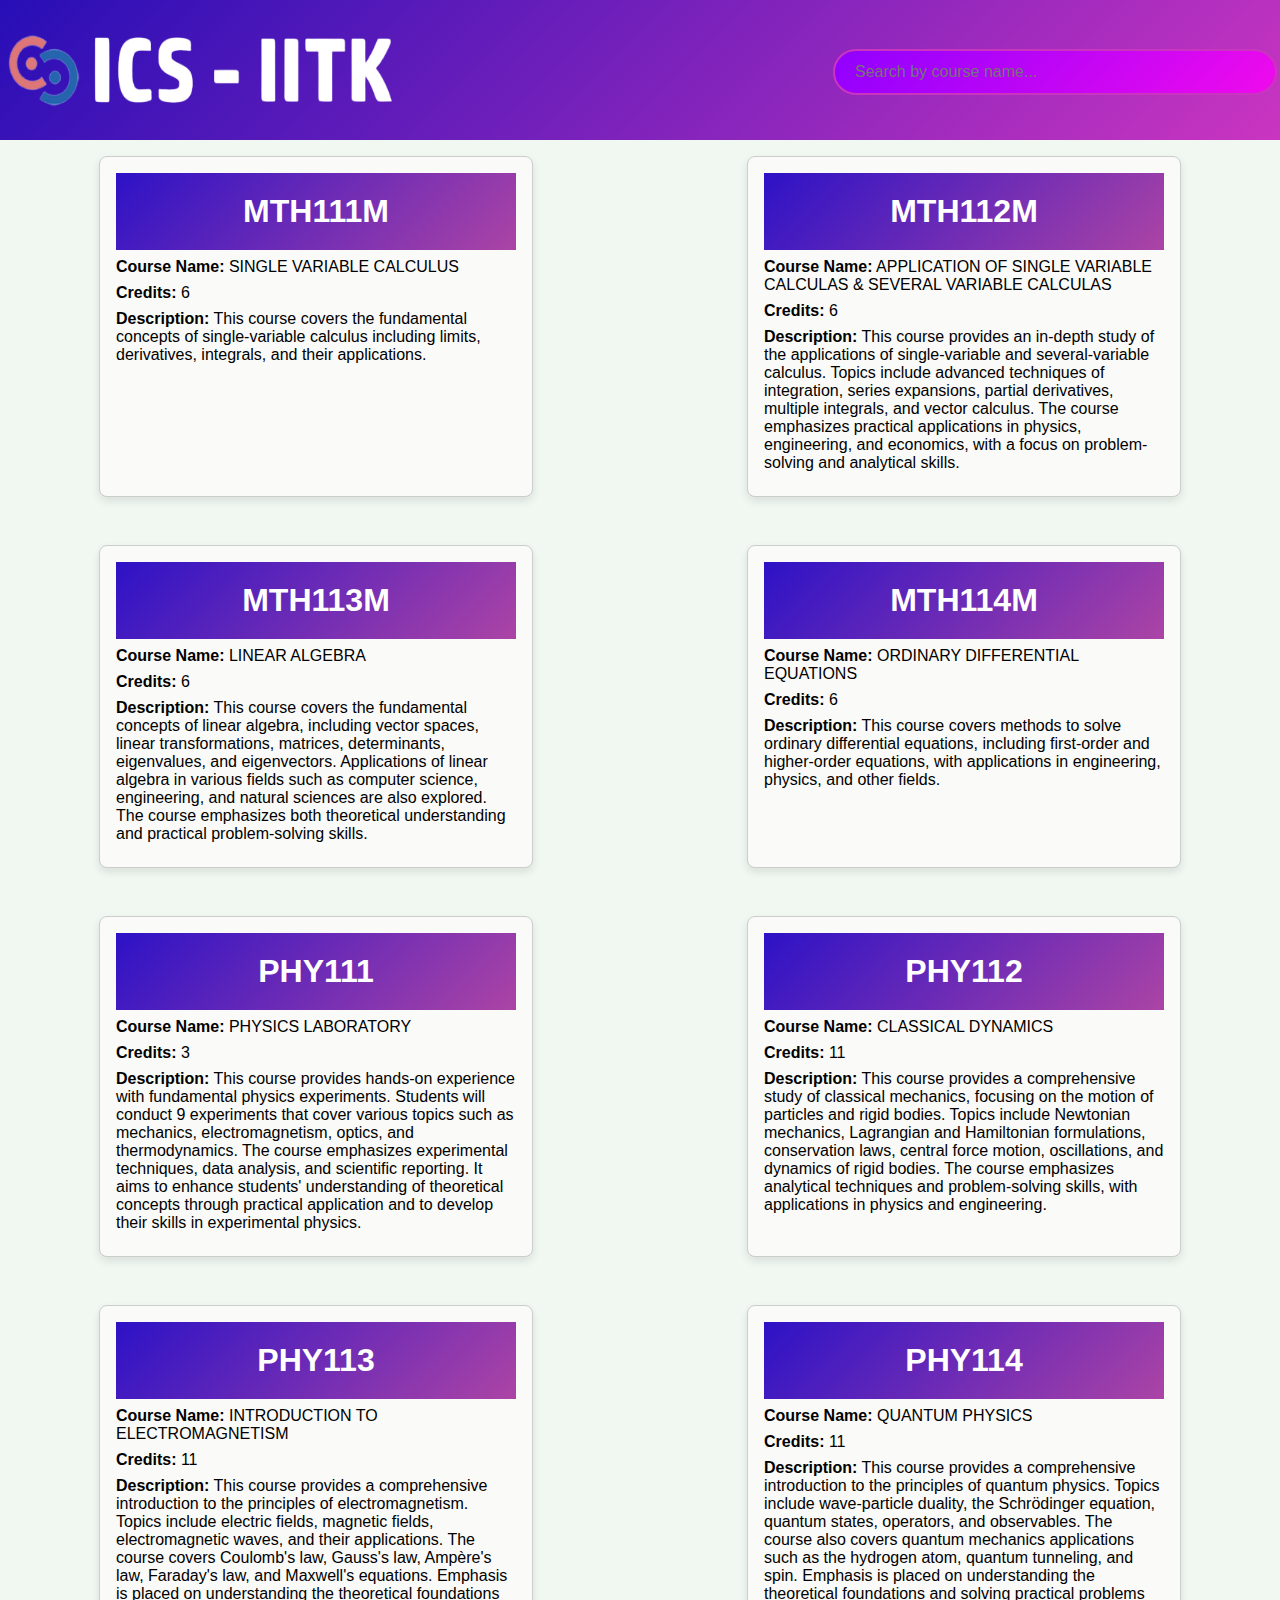
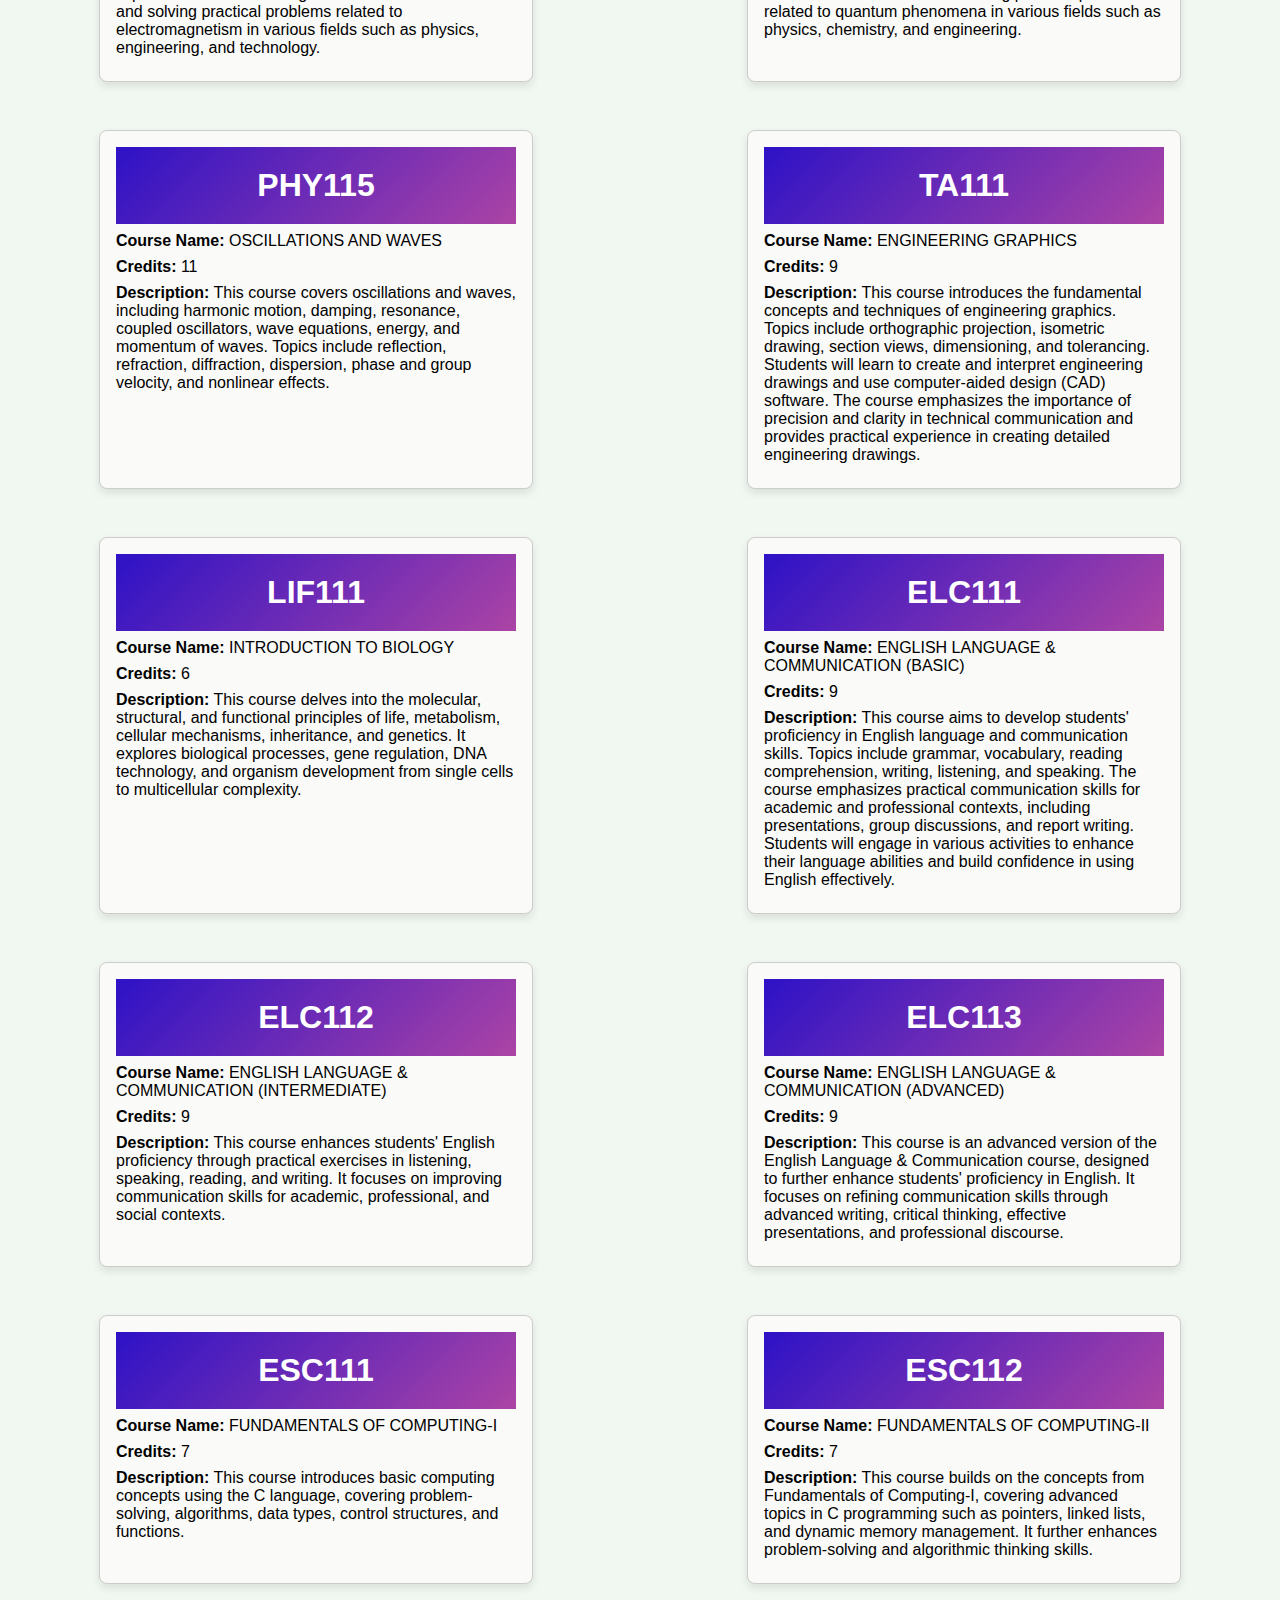
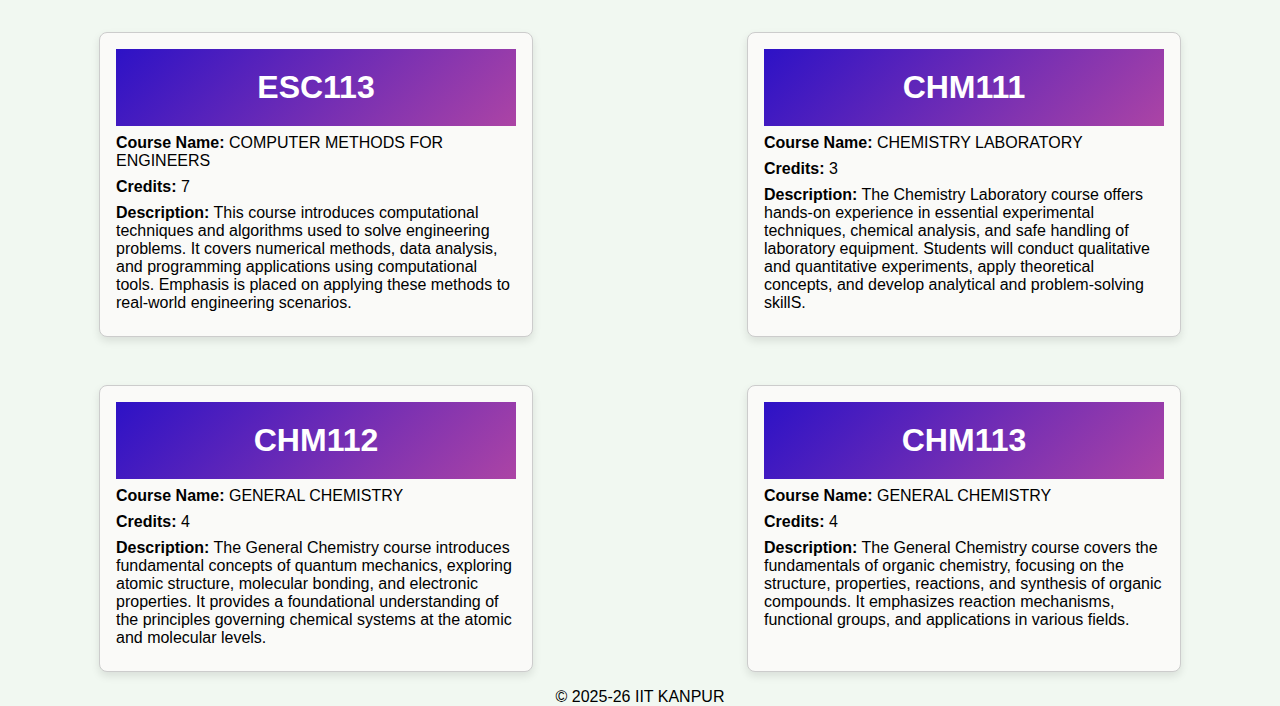
==== commit 879b44cd: "new styles added" ====
--- a/index.html
+++ b/index.html
@@ -4,6 +4,7 @@
     <meta charset="UTF-8">
     <meta name="viewport" content="width=device-width, initial-scale=1.0">
     <title>IIT KANPUR Course Webpage Y24</title>
+    <link rel="icon" href="favicon.ico" type="image/x-icon">
     <link rel="stylesheet" href="style.css">
     <script defer src="script.js"></script>
 </head>
@@ -330,14 +331,7 @@
 </footer>
 
 <script>
-    const toggleButton = document.getElementById('darkModeToggle');
-    toggleButton.addEventListener('click', () => {
-      document.body.classList.toggle('dark-mode');
-      toggleButton.textContent = document.body.classList.contains('dark-mode') 
-        ? '☀️ ' 
-        : '🌙 ';
-    });
-  
+    
     function filterCards() {
     const query = document.getElementById('searchBar').value.toLowerCase();
     const cards = document.querySelectorAll('.card');
@@ -347,7 +341,14 @@
       card.style.display = text.includes(query) ? 'block' : 'none';
     });
   }
+
+  
+
   </script>
+  
+    
+    
+  
   
 </body>
 </html>
--- a/style.css
+++ b/style.css
@@ -372,10 +372,10 @@
         border: 2px solid #ca35c0;
         border-radius: 25px;
         outline: none;
-        background: linear-gradient(135deg, white);
+        background: linear-gradient(135deg, rgb(144, 0, 255), rgb(240, 10, 236));
         transition: all 0.3s ease-in-out;
-        color:white;
-        position: fixed;
+        color:rgb(14, 14, 14);
+        position: absolute;
          top: 49px;
         right: 3px;
       }
@@ -437,3 +437,39 @@
   }
 
 
+
+
+
+
+
+
+
+
+  .card {
+    transition: transform 0.3s ease, box-shadow 0.3s ease;
+  }
+  
+  .card:hover {
+    transform: translateY(-5px) scale(1.03);
+    box-shadow: 0 8px 20px rgba(0, 0, 0, 0.15);
+  }
+  
+  
+  #darkModeToggle:hover {
+    background-color: rgba(8, 8, 8, 1);
+    box-shadow: 0 0 15px rgba(255, 255, 255, 0.8);
+  }
+  
+  html {
+    scroll-behavior: smooth;
+  }
+  #loading {
+    font-size: 2rem;
+    color: white;
+    background: #000;
+    width: 100vw;
+    height: 100vh;
+    display: flex;
+    justify-content: center;
+    align-items: center;
+  }  
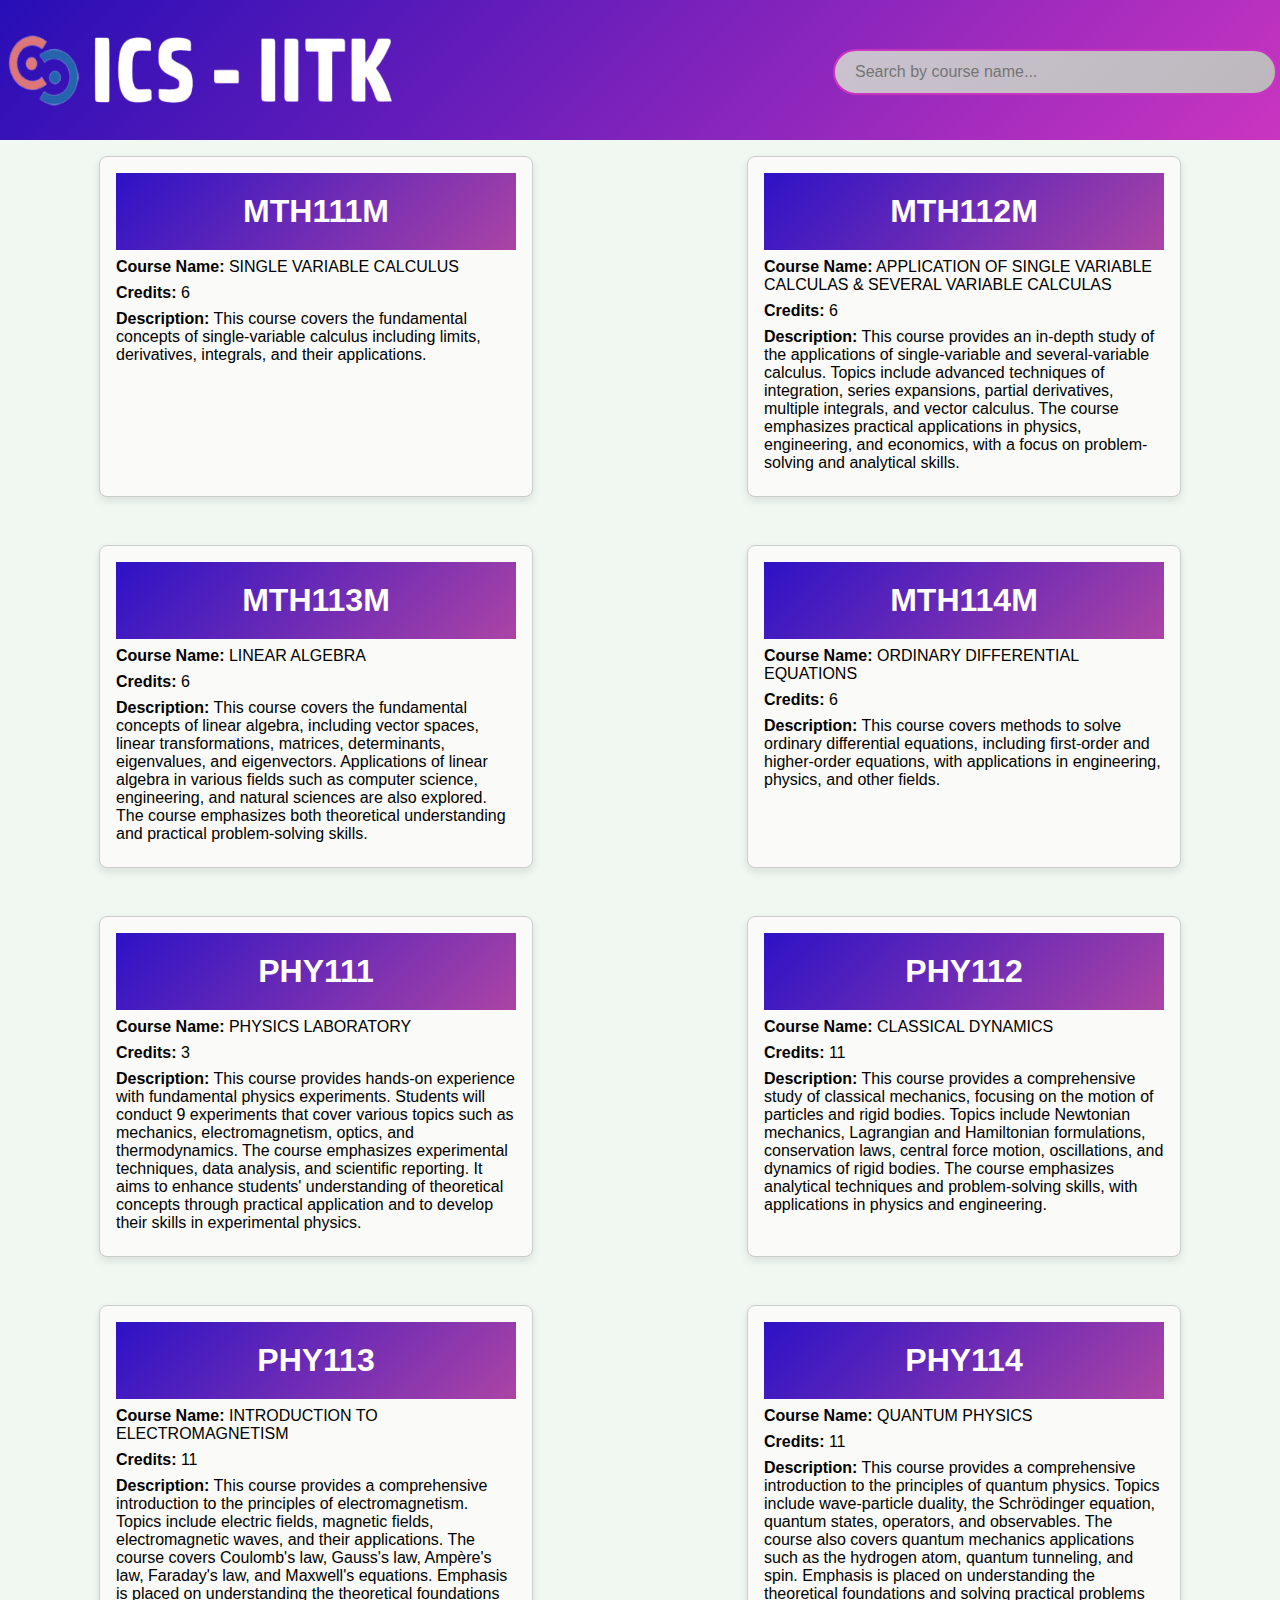
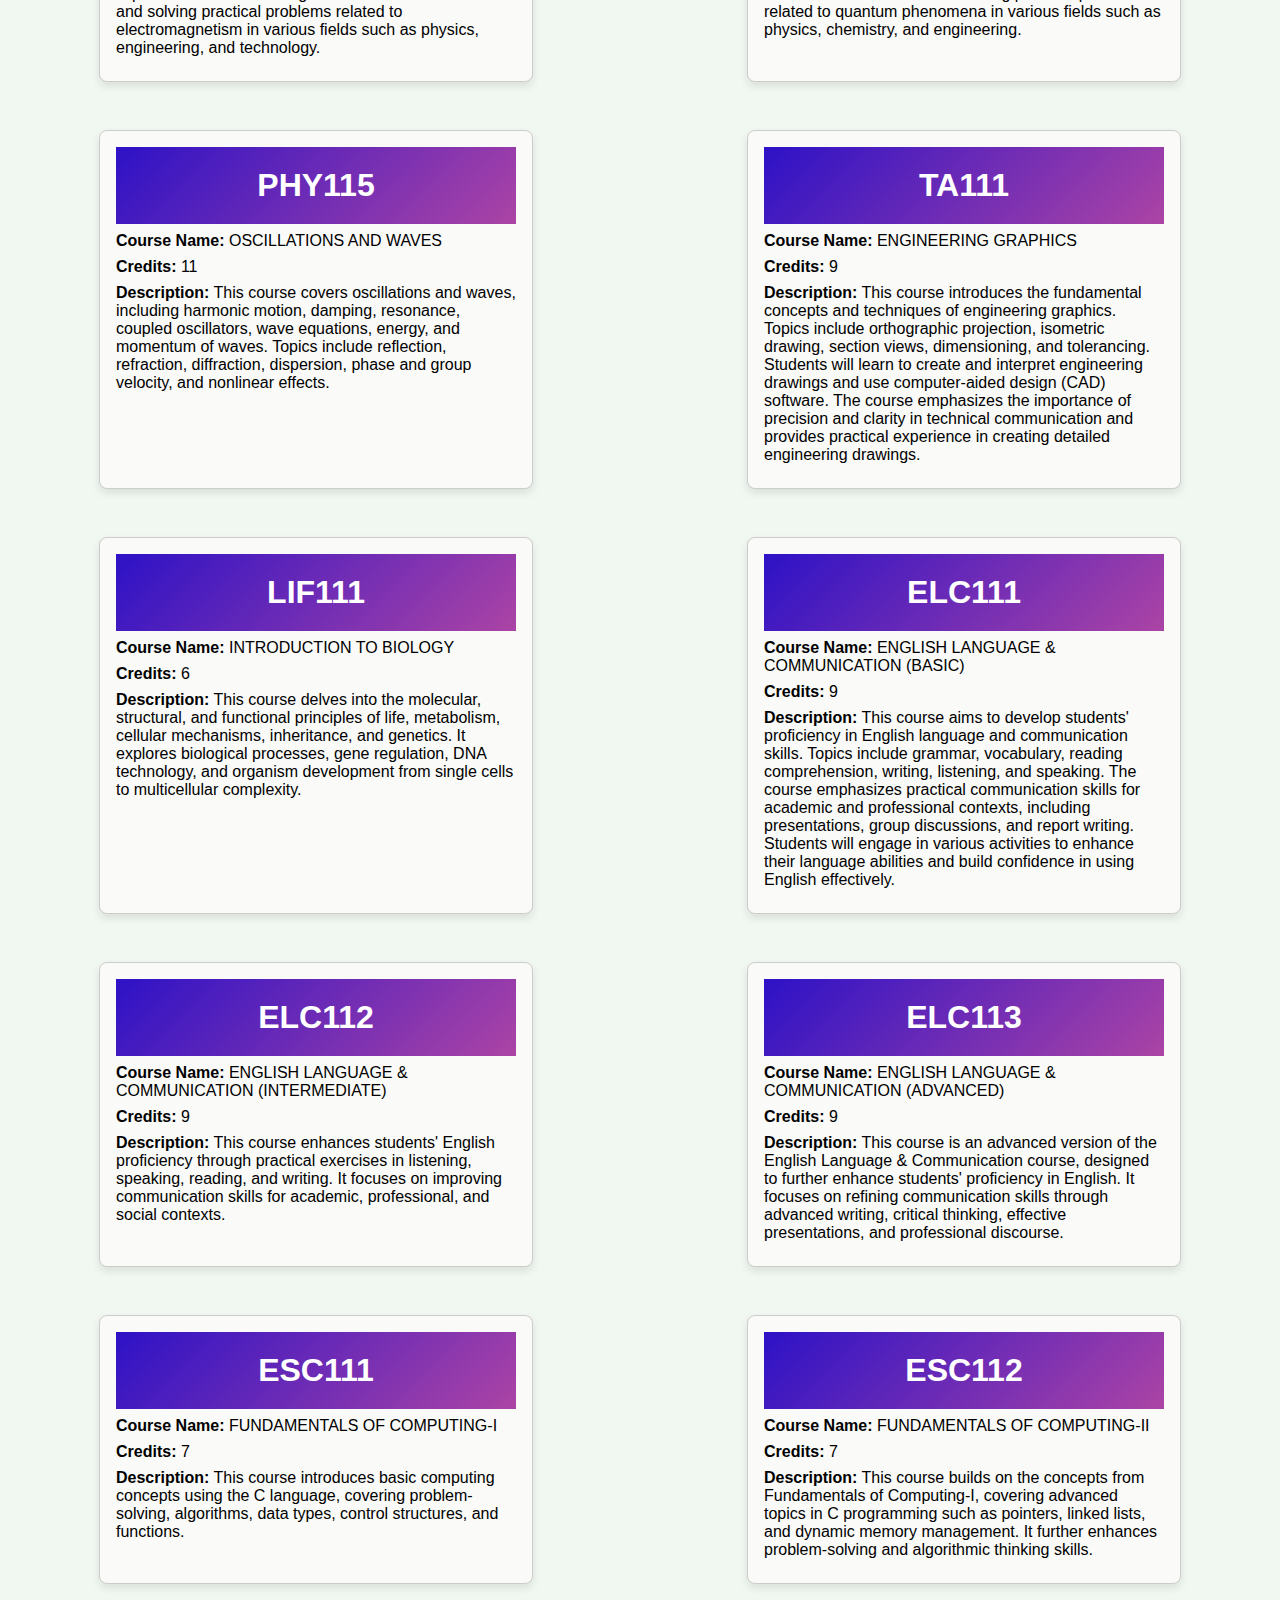
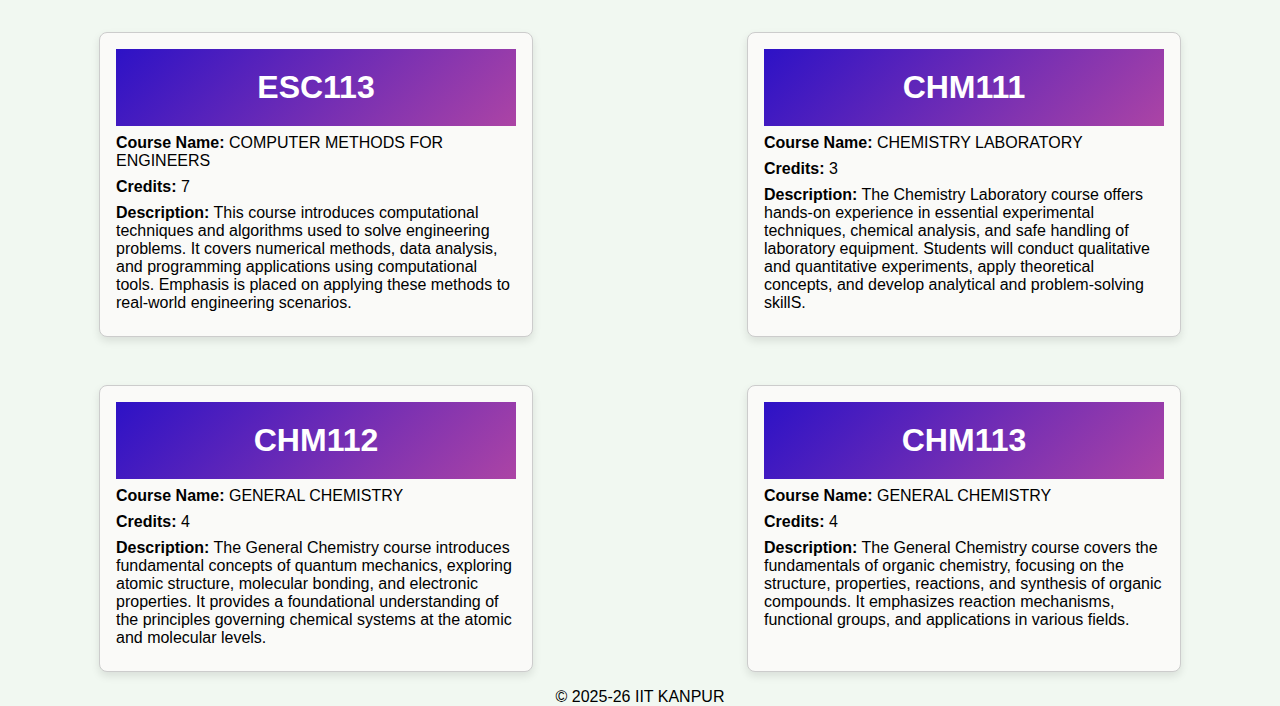
==== commit 76693095: "new styles added" ====
--- a/index.html
+++ b/index.html
@@ -4,7 +4,7 @@
     <meta charset="UTF-8">
     <meta name="viewport" content="width=device-width, initial-scale=1.0">
     <title>IIT KANPUR Course Webpage Y24</title>
-    <link rel="icon" href="favicon.ico" type="image/x-icon">
+    <link rel="icon" href="favicon1.ico" type="image/x-icon">
     <link rel="stylesheet" href="style.css">
     <script defer src="script.js"></script>
 </head>
--- a/style.css
+++ b/style.css
@@ -372,7 +372,7 @@
         border: 2px solid #ca35c0;
         border-radius: 25px;
         outline: none;
-        background: linear-gradient(135deg, rgb(144, 0, 255), rgb(240, 10, 236));
+        background: linear-gradient(135deg, rgb(202, 195, 207), rgb(189, 183, 189));
         transition: all 0.3s ease-in-out;
         color:rgb(14, 14, 14);
         position: absolute;
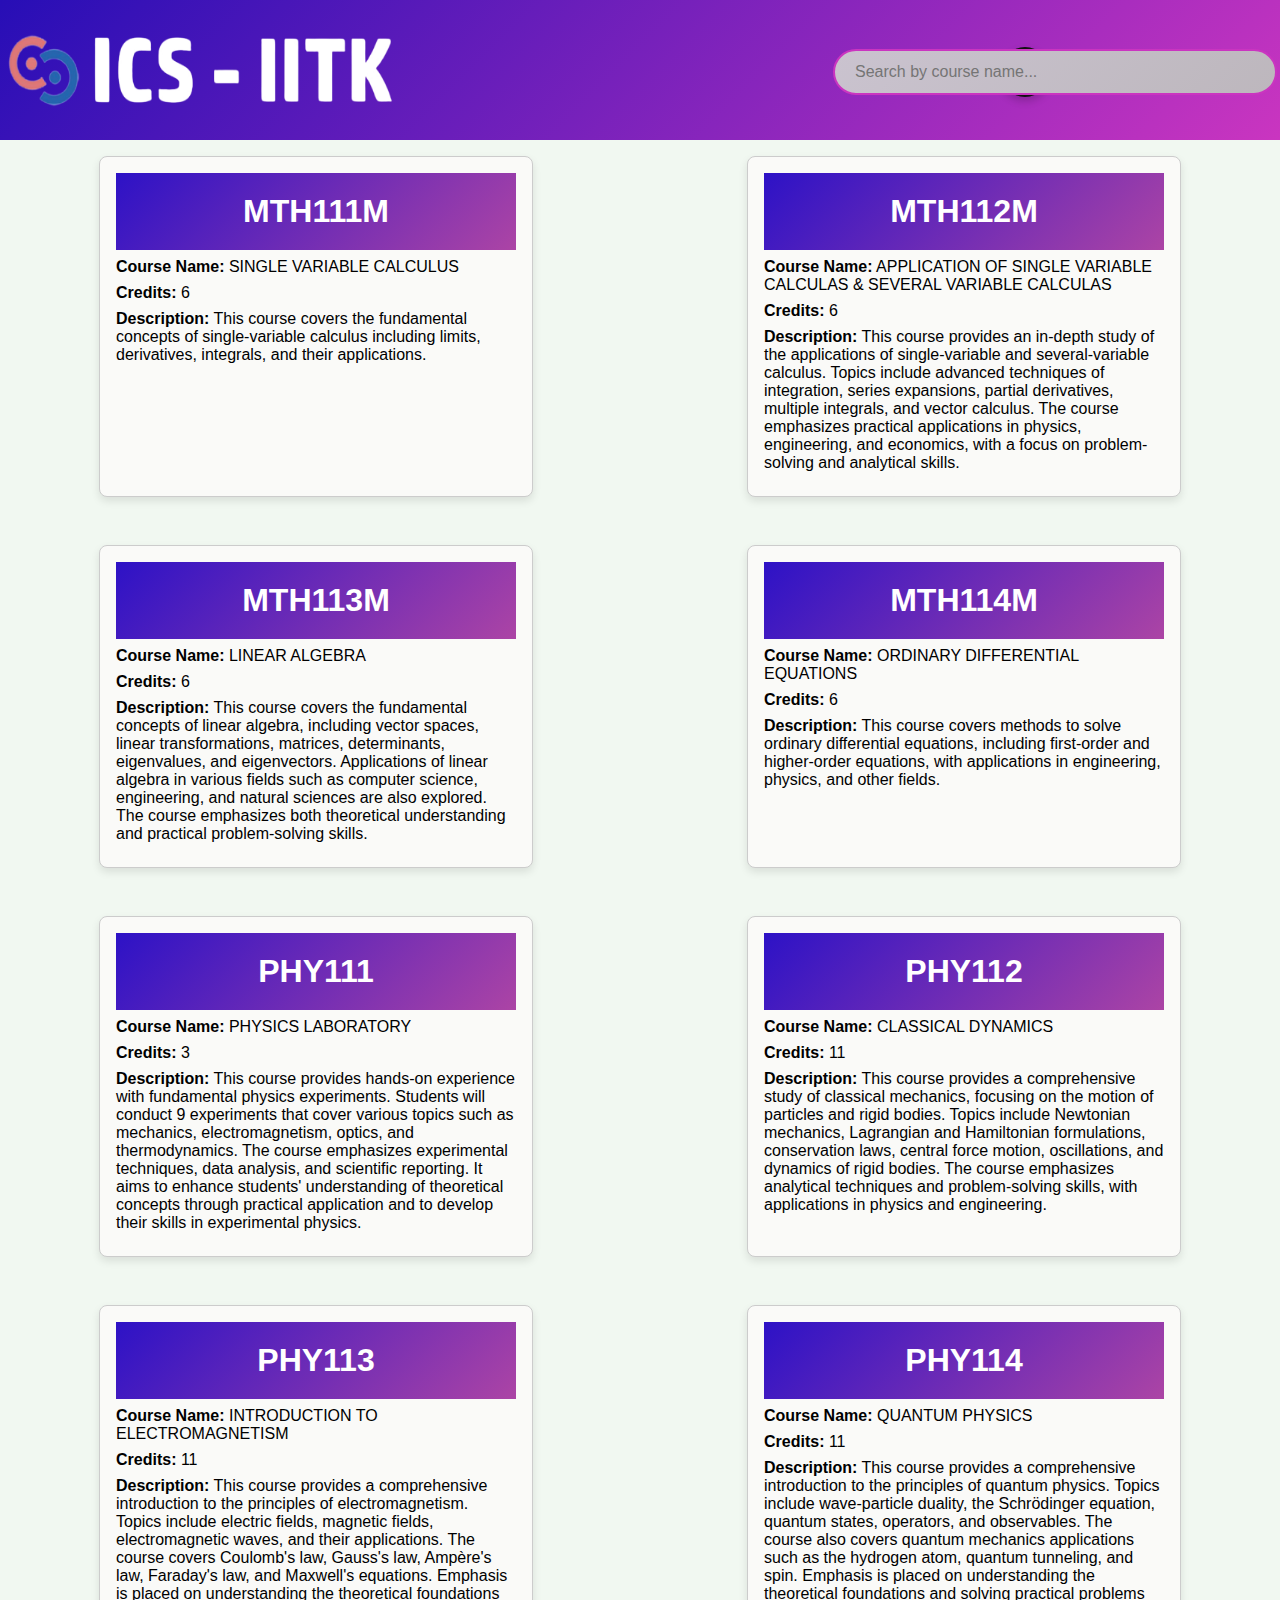
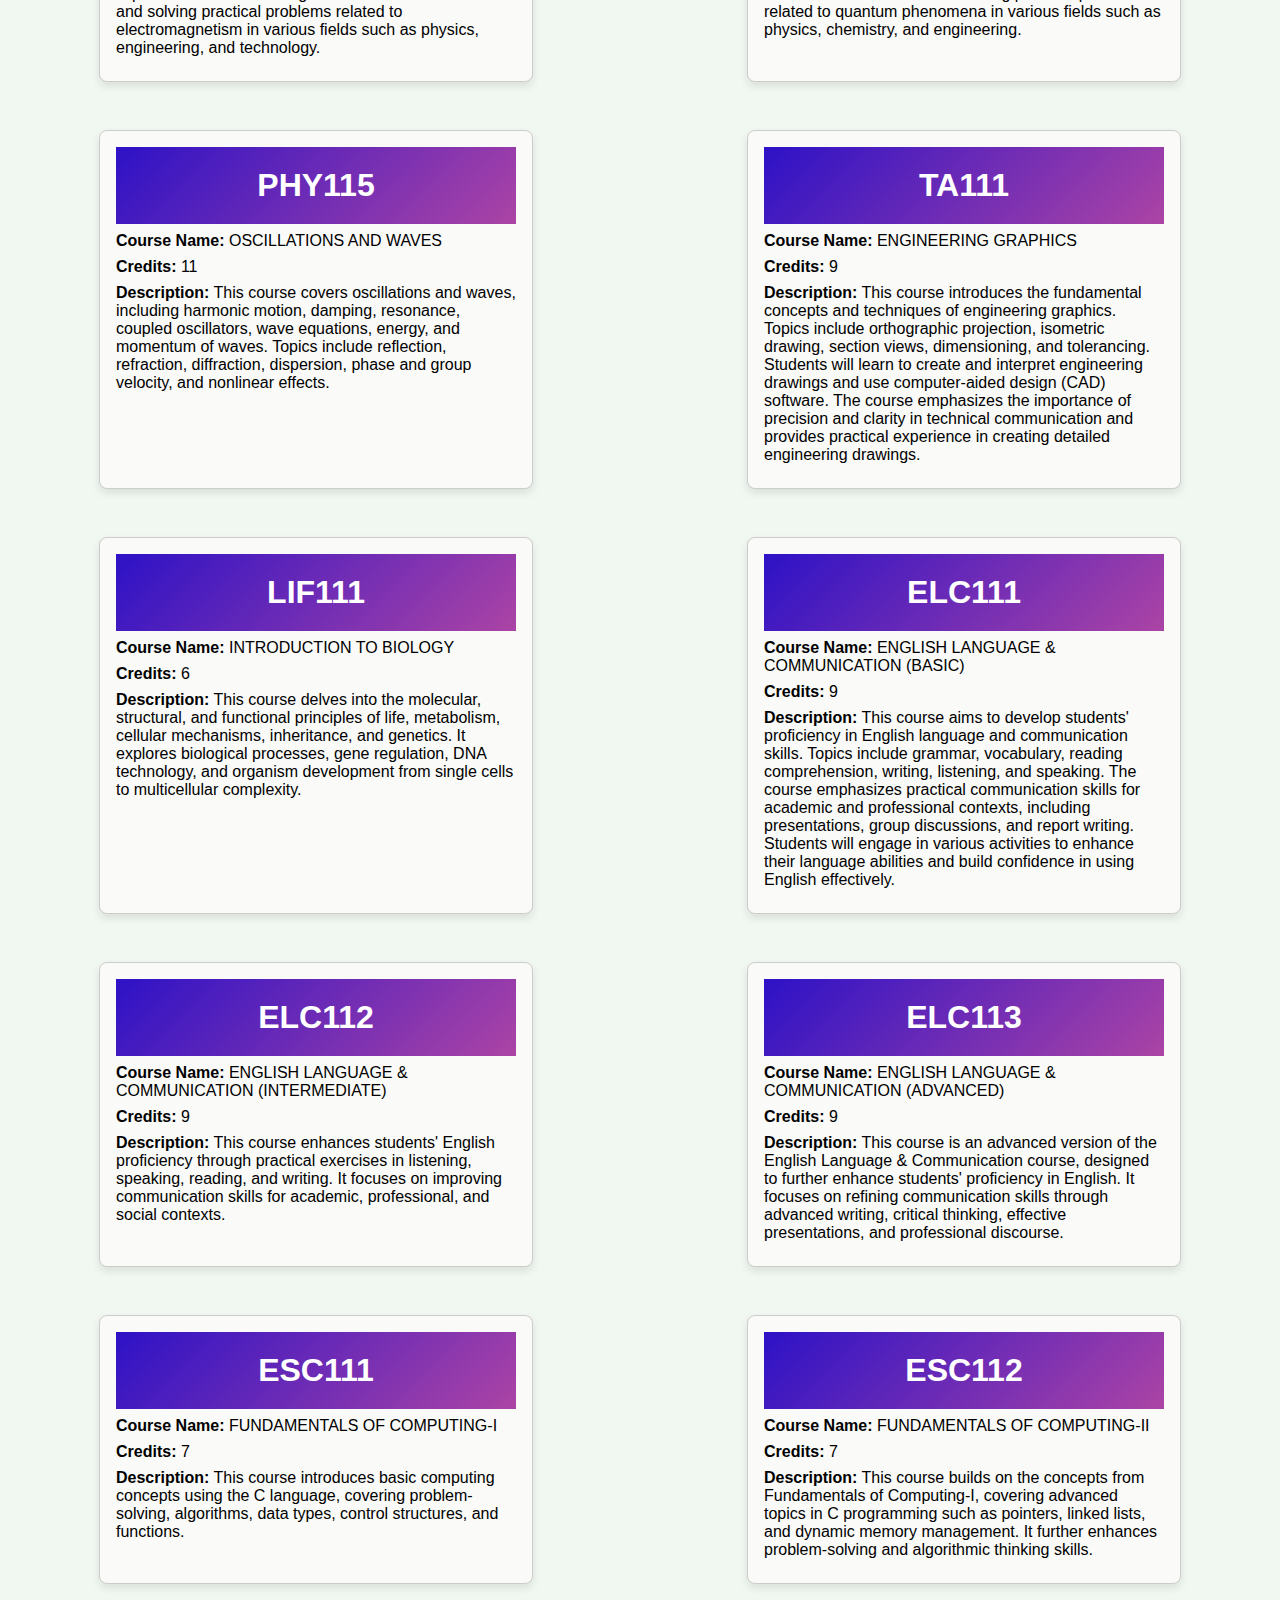
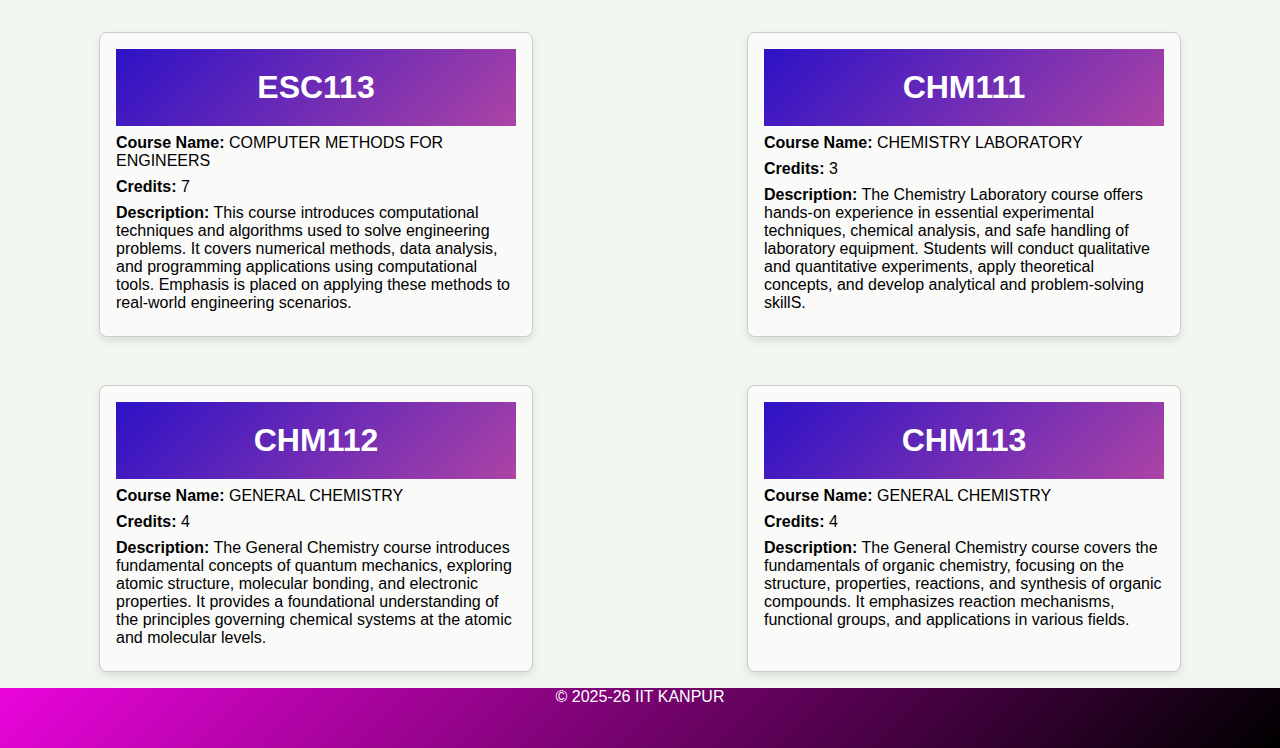
==== commit df0a4d71: "final" ====
--- a/index.html
+++ b/index.html
@@ -326,9 +326,12 @@
                                                                 
    
 </div>
-<footer>
-    <p>© 2025-26 IIT KANPUR</p>
-</footer>
+<div id="foot">
+    <footer id="foot">
+        <p> <solid>© 2025-26 IIT KANPUR</solid></p>
+    </footer>  
+</div>
+
 
 <script>
     
--- a/style.css
+++ b/style.css
@@ -434,6 +434,21 @@
   }
   #darkModeToggle {
     padding: 10px 20px;
+    position: absolute;
+    top:47px;
+    left:1000px;
+  }
+  
+  footer{
+    background: fixed;
+    background:linear-gradient(135deg, rgb(234, 5, 219), black )
+    
+  }
+  #foot{
+    height:60px;
+    text-align: center;
+   color:white;
+    
   }
 
 
@@ -473,3 +488,6 @@
     justify-content: center;
     align-items: center;
   }  
+a{
+  color:#0a0ef5;
+}